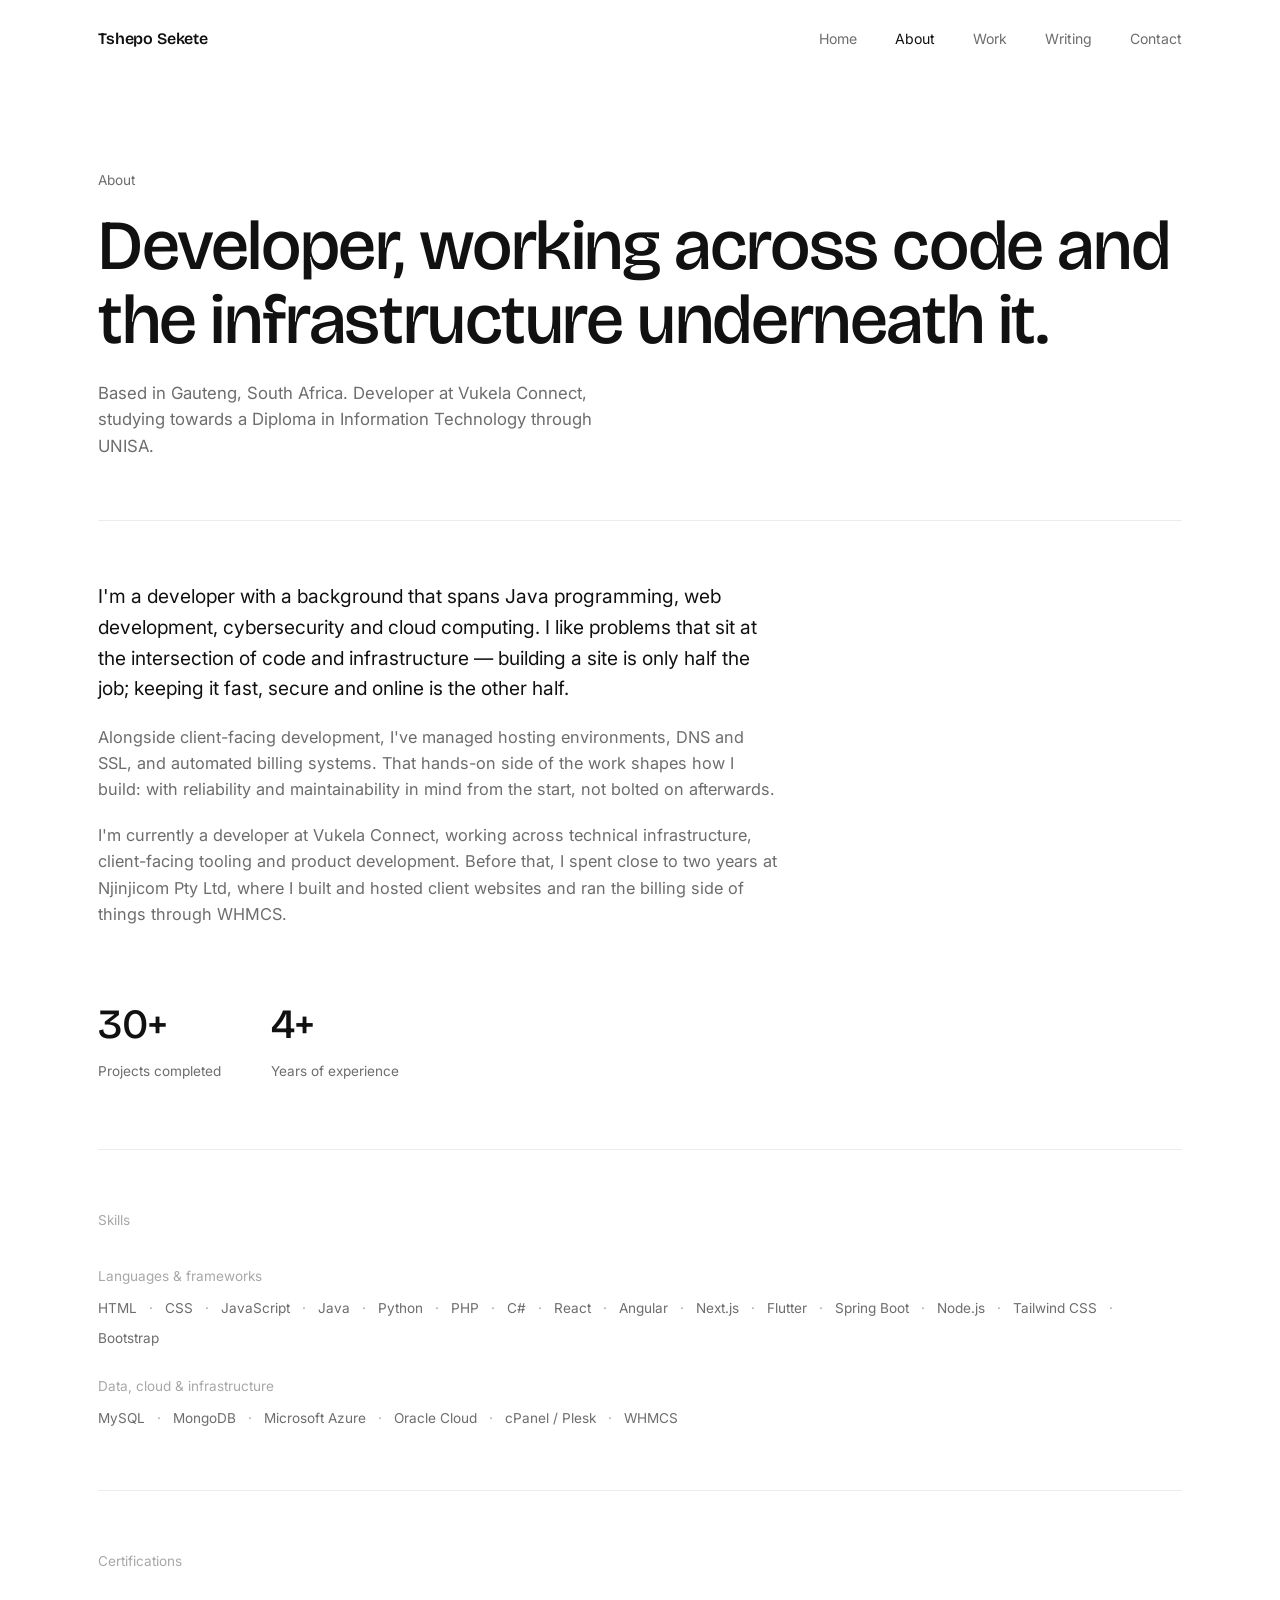
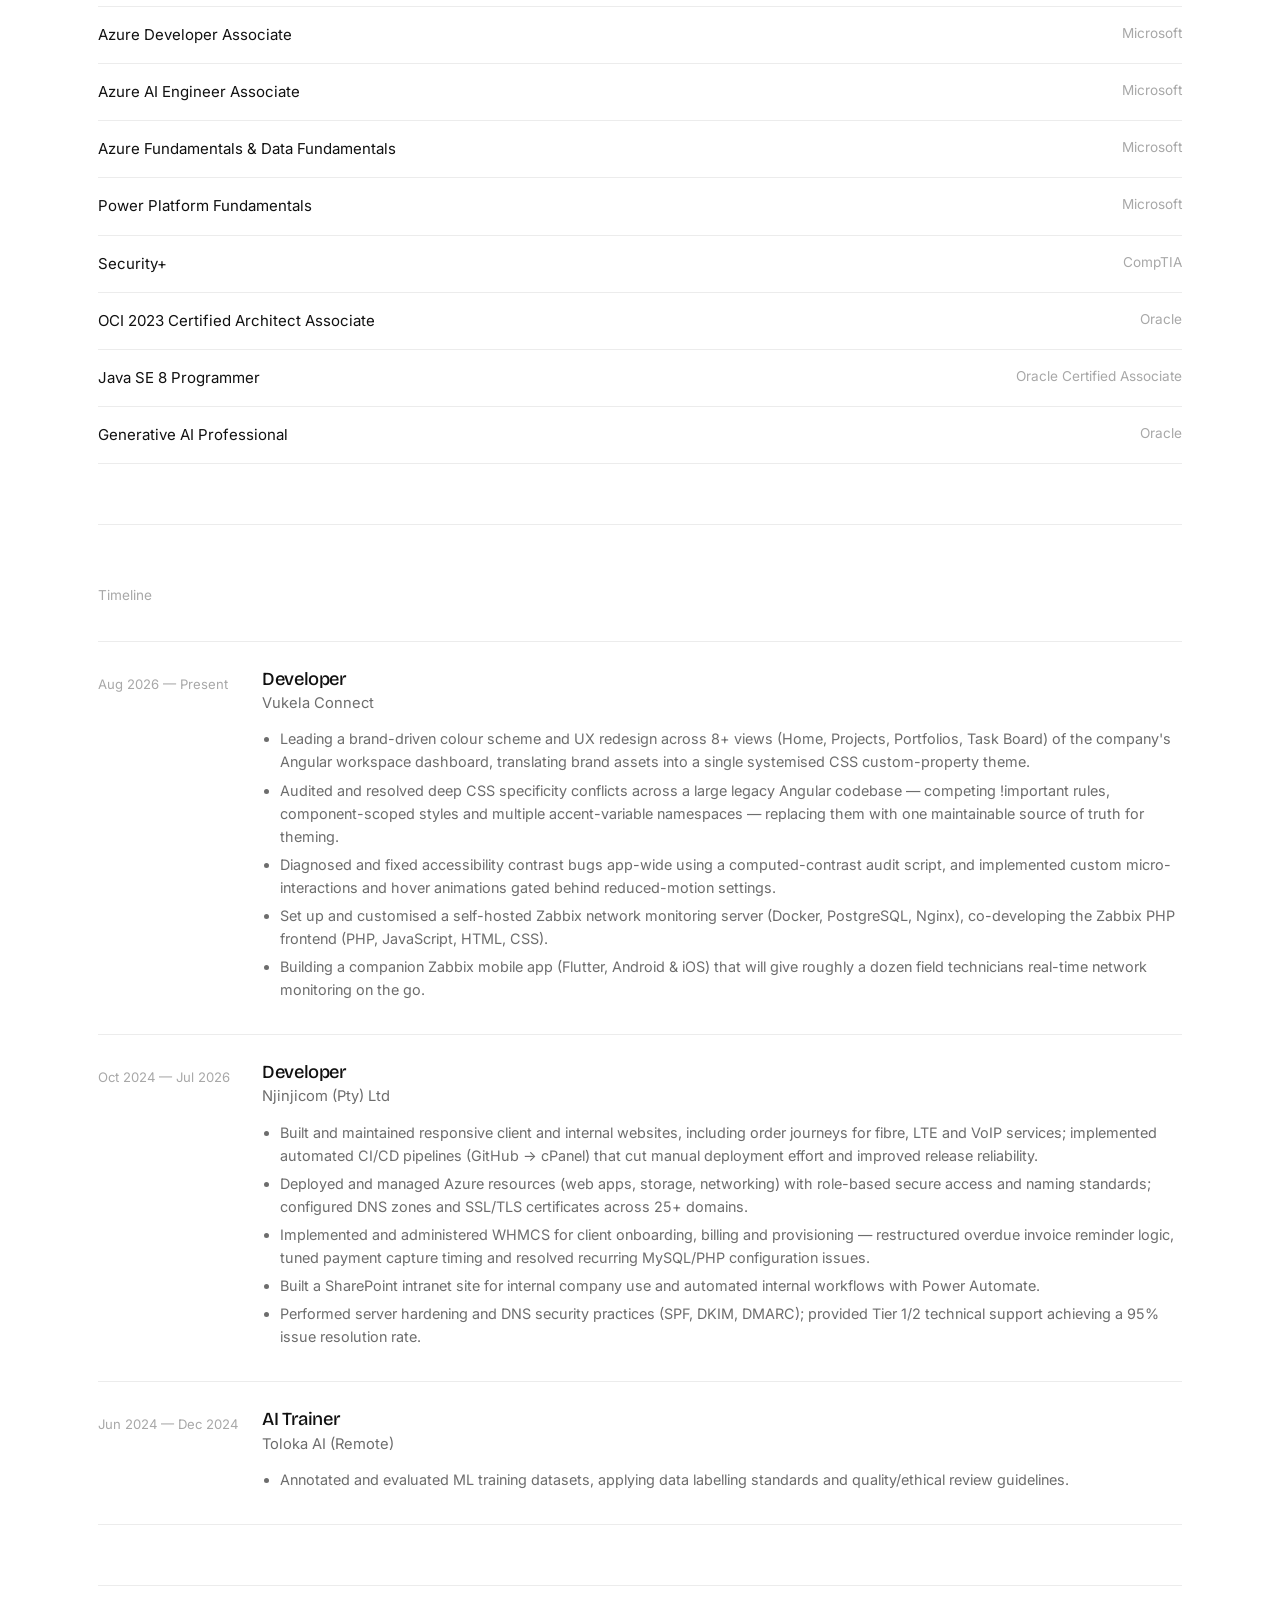
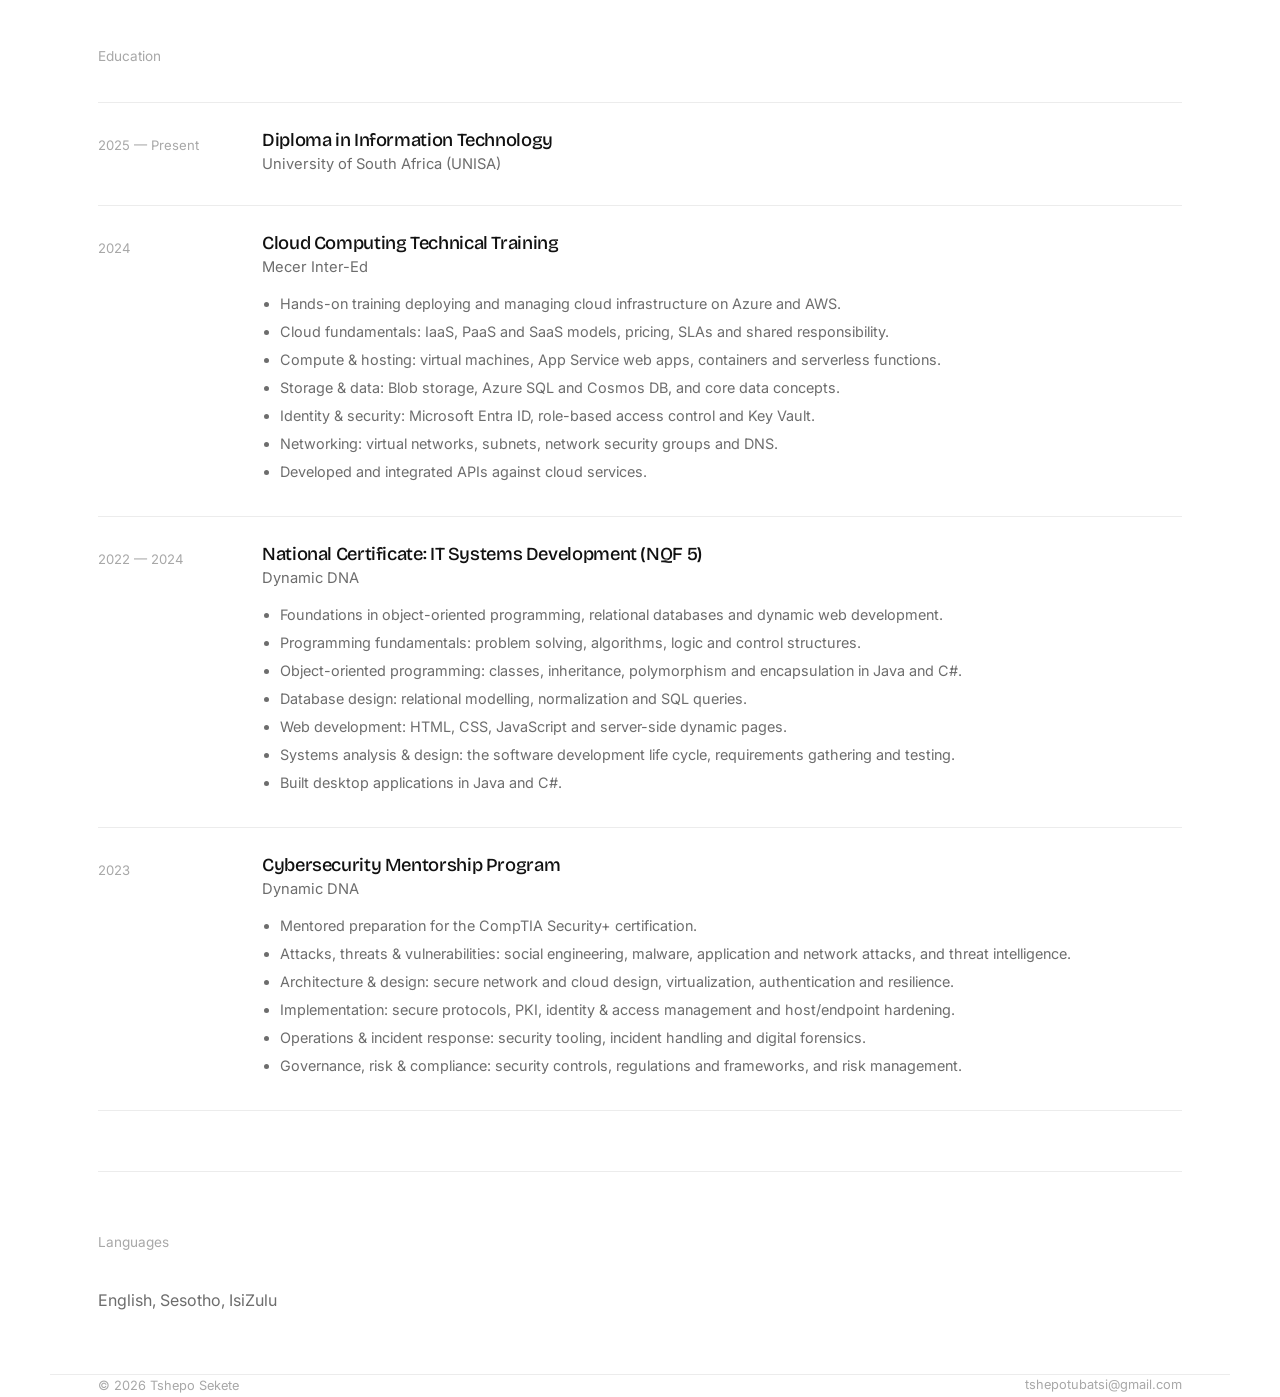
==== Pages/about.html @ 9465ff08 "Merge pull request #2 from Tshepo1000/docs/readme Docs/readme" ====
<!DOCTYPE html>
<html lang="en">
<head>
<meta charset="UTF-8">
<meta name="viewport" content="width=device-width, initial-scale=1.0">
<title>About — Tshepo Sekete</title>
<link rel="icon" href="data:image/svg+xml,%3Csvg xmlns='http://www.w3.org/2000/svg' viewBox='0 0 100 100'%3E%3Crect width='100' height='100' fill='%23ffffff'/%3E%3Ctext x='50' y='66' font-family='Georgia,serif' font-size='46' fill='%23111111' text-anchor='middle'%3ETS%3C/text%3E%3C/svg%3E">
<link rel="stylesheet" href="../styles/style.css">
</head>
<body>

<header class="nav">
  <div class="nav-inner">
    <a href="../index.html" class="logo">Tshepo Sekete</a>
    <nav class="nav-links" id="navLinks">
      <a href="../index.html">Home</a>
      <a href="about.html">About</a>
      <a href="work.html">Work</a>
      <a href="blog.html">Writing</a>
      <a href="contact.html">Contact</a>
    </nav>
    <button class="menu-toggle" id="menuToggle" aria-label="Open menu"><span></span><span></span><span></span></button>
  </div>
</header>

<div class="mobile-overlay" id="mobileOverlay">
  <a href="../index.html">Home</a>
  <a href="about.html">About</a>
  <a href="work.html">Work</a>
  <a href="blog.html">Writing</a>
  <a href="contact.html">Contact</a>
</div>

<main class="wrap">
  <div class="page-head">
    <p class="eyebrow" data-reveal>About</p>
    <h1 data-reveal>Developer, working across code and the infrastructure underneath it.</h1>
    <p class="lede" data-reveal>Based in Gauteng, South Africa. Developer at Vukela Connect, studying towards a Diploma in Information Technology through UNISA.</p>
  </div>

  <section class="section">
    <div class="about-copy" data-reveal>
      <p class="lead">I'm a developer with a background that spans Java programming, web development, cybersecurity and cloud computing. I like problems that sit at the intersection of code and infrastructure — building a site is only half the job; keeping it fast, secure and online is the other half.</p>
      <p>Alongside client-facing development, I've managed hosting environments, DNS and SSL, and automated billing systems. That hands-on side of the work shapes how I build: with reliability and maintainability in mind from the start, not bolted on afterwards.</p>
      <p>I'm currently a developer at Vukela Connect, working across technical infrastructure, client-facing tooling and product development. Before that, I spent close to two years at Njinjicom Pty Ltd, where I built and hosted client websites and ran the billing side of things through WHMCS.</p>
    </div>

    <div class="stat-row" data-reveal style="margin-top:50px;">
      <div class="stat"><div class="stat-num" data-count="30" data-suffix="+">0</div><div class="stat-label">Projects completed</div></div>
      <div class="stat"><div class="stat-num" data-count="4" data-suffix="+">0</div><div class="stat-label">Years of experience</div></div>
    </div>
  </section>

  <section class="section" data-reveal>
    <div class="section-title">Skills</div>
    <p style="color:var(--ink-faint);font-size:.85rem;margin-bottom:10px;">Languages & frameworks</p>
    <div class="tag-row">
      <span class="tag">HTML</span><span class="tag">CSS</span><span class="tag">JavaScript</span>
      <span class="tag">Java</span><span class="tag">Python</span><span class="tag">PHP</span><span class="tag">C#</span>
      <span class="tag">React</span><span class="tag">Angular</span><span class="tag">Next.js</span><span class="tag">Flutter</span>
      <span class="tag">Spring Boot</span><span class="tag">Node.js</span>
      <span class="tag">Tailwind CSS</span><span class="tag">Bootstrap</span>
    </div>
    <p style="color:var(--ink-faint);font-size:.85rem;margin:26px 0 10px;">Data, cloud & infrastructure</p>
    <div class="tag-row">
      <span class="tag">MySQL</span><span class="tag">MongoDB</span><span class="tag">Microsoft Azure</span>
      <span class="tag">Oracle Cloud</span><span class="tag">cPanel / Plesk</span><span class="tag">WHMCS</span>
    </div>
  </section>

  <section class="section" data-reveal>
    <div class="section-title">Certifications</div>
    <div class="cert-row"><span>Azure Developer Associate</span><span class="issuer">Microsoft</span></div>
    <div class="cert-row"><span>Azure AI Engineer Associate</span><span class="issuer">Microsoft</span></div>
    <div class="cert-row"><span>Azure Fundamentals & Data Fundamentals</span><span class="issuer">Microsoft</span></div>
    <div class="cert-row"><span>Power Platform Fundamentals</span><span class="issuer">Microsoft</span></div>
    <div class="cert-row"><span>Security+</span><span class="issuer">CompTIA</span></div>
    <div class="cert-row"><span>OCI 2023 Certified Architect Associate</span><span class="issuer">Oracle</span></div>
    <div class="cert-row"><span>Java SE 8 Programmer</span><span class="issuer">Oracle Certified Associate</span></div>
    <div class="cert-row"><span>Generative AI Professional</span><span class="issuer">Oracle</span></div>
  </section>

  <section class="section" data-reveal>
    <div class="section-title">Timeline</div>
    <div class="tl-entry">
      <div class="date">Aug 2026 — Present</div>
      <div>
        <h3>Developer</h3>
        <div class="org">Vukela Connect</div>
        <ul>
          <li>Leading a brand-driven colour scheme and UX redesign across 8+ views (Home, Projects, Portfolios, Task Board) of the company's Angular workspace dashboard, translating brand assets into a single systemised CSS custom-property theme.</li>
          <li>Audited and resolved deep CSS specificity conflicts across a large legacy Angular codebase — competing !important rules, component-scoped styles and multiple accent-variable namespaces — replacing them with one maintainable source of truth for theming.</li>
          <li>Diagnosed and fixed accessibility contrast bugs app-wide using a computed-contrast audit script, and implemented custom micro-interactions and hover animations gated behind reduced-motion settings.</li>
          <li>Set up and customised a self-hosted Zabbix network monitoring server (Docker, PostgreSQL, Nginx), co-developing the Zabbix PHP frontend (PHP, JavaScript, HTML, CSS).</li>
          <li>Building a companion Zabbix mobile app (Flutter, Android &amp; iOS) that will give roughly a dozen field technicians real-time network monitoring on the go.</li>
        </ul>
      </div>
    </div>
    <div class="tl-entry">
      <div class="date">Oct 2024 — Jul 2026</div>
      <div>
        <h3>Developer</h3>
        <div class="org">Njinjicom (Pty) Ltd</div>
        <ul>
          <li>Built and maintained responsive client and internal websites, including order journeys for fibre, LTE and VoIP services; implemented automated CI/CD pipelines (GitHub → cPanel) that cut manual deployment effort and improved release reliability.</li>
          <li>Deployed and managed Azure resources (web apps, storage, networking) with role-based secure access and naming standards; configured DNS zones and SSL/TLS certificates across 25+ domains.</li>
          <li>Implemented and administered WHMCS for client onboarding, billing and provisioning — restructured overdue invoice reminder logic, tuned payment capture timing and resolved recurring MySQL/PHP configuration issues.</li>
          <li>Built a SharePoint intranet site for internal company use and automated internal workflows with Power Automate.</li>
          <li>Performed server hardening and DNS security practices (SPF, DKIM, DMARC); provided Tier 1/2 technical support achieving a 95% issue resolution rate.</li>
        </ul>
      </div>
    </div>
    <div class="tl-entry">
      <div class="date">Jun 2024 — Dec 2024</div>
      <div>
        <h3>AI Trainer</h3>
        <div class="org">Toloka AI (Remote)</div>
        <ul>
          <li>Annotated and evaluated ML training datasets, applying data labelling standards and quality/ethical review guidelines.</li>
        </ul>
      </div>
    </div>
  </section>

  <section class="section" data-reveal>
    <div class="section-title">Education</div>
    <div class="tl-entry">
      <div class="date">2025 — Present</div>
      <div>
        <h3>Diploma in Information Technology</h3>
        <div class="org">University of South Africa (UNISA)</div>
      </div>
    </div>
    <div class="tl-entry">
      <div class="date">2024</div>
      <div>
        <h3>Cloud Computing Technical Training</h3>
        <div class="org">Mecer Inter-Ed</div>
        <ul>
          <li>Hands-on training deploying and managing cloud infrastructure on Azure and AWS.</li>
          <li>Cloud fundamentals: IaaS, PaaS and SaaS models, pricing, SLAs and shared responsibility.</li>
          <li>Compute &amp; hosting: virtual machines, App Service web apps, containers and serverless functions.</li>
          <li>Storage &amp; data: Blob storage, Azure SQL and Cosmos DB, and core data concepts.</li>
          <li>Identity &amp; security: Microsoft Entra ID, role-based access control and Key Vault.</li>
          <li>Networking: virtual networks, subnets, network security groups and DNS.</li>
          <li>Developed and integrated APIs against cloud services.</li>
        </ul>
      </div>
    </div>
    <div class="tl-entry">
      <div class="date">2022 — 2024</div>
      <div>
        <h3>National Certificate: IT Systems Development (NQF 5)</h3>
        <div class="org">Dynamic DNA</div>
        <ul>
          <li>Foundations in object-oriented programming, relational databases and dynamic web development.</li>
          <li>Programming fundamentals: problem solving, algorithms, logic and control structures.</li>
          <li>Object-oriented programming: classes, inheritance, polymorphism and encapsulation in Java and C#.</li>
          <li>Database design: relational modelling, normalization and SQL queries.</li>
          <li>Web development: HTML, CSS, JavaScript and server-side dynamic pages.</li>
          <li>Systems analysis &amp; design: the software development life cycle, requirements gathering and testing.</li>
          <li>Built desktop applications in Java and C#.</li>
        </ul>
      </div>
    </div>
    <div class="tl-entry">
      <div class="date">2023</div>
      <div>
        <h3>Cybersecurity Mentorship Program</h3>
        <div class="org">Dynamic DNA</div>
        <ul>
          <li>Mentored preparation for the CompTIA Security+ certification.</li>
          <li>Attacks, threats &amp; vulnerabilities: social engineering, malware, application and network attacks, and threat intelligence.</li>
          <li>Architecture &amp; design: secure network and cloud design, virtualization, authentication and resilience.</li>
          <li>Implementation: secure protocols, PKI, identity &amp; access management and host/endpoint hardening.</li>
          <li>Operations &amp; incident response: security tooling, incident handling and digital forensics.</li>
          <li>Governance, risk &amp; compliance: security controls, regulations and frameworks, and risk management.</li>
        </ul>
      </div>
    </div>
  </section>

  <section class="section" data-reveal>
    <div class="section-title">Languages</div>
    <p style="color:var(--ink-dim);">English, Sesotho, IsiZulu</p>
  </section>
</main>

<footer class="wrap">
  <div class="footer-inner">
    <span>&copy; <span data-year></span> Tshepo Sekete</span>
    <a href="contact.html" class="u-link off">tshepotubatsi@gmail.com</a>
  </div>
</footer>

<script src="../script.js"></script>
</body>
</html>
---- styles/style.css ----
/* =========================================================
   Tshepo Sekete — Portfolio
   Minimal, white, motion-led system
   ========================================================= */

@import url('https://fonts.googleapis.com/css2?family=Bricolage+Grotesque:opsz,wght@12..96,200..800&family=Inter:wght@400;500;600&display=swap');

@view-transition { navigation: auto; }
::view-transition-old(root), ::view-transition-new(root) { animation-duration: .32s; }

:root{
  --bg:#ffffff;
  --bg-soft:#fafafa;
  --ink:#111111;
  --ink-dim:#6d6d6d;
  --ink-faint:#a8a8a8;
  --line:#ececec;
  --line-strong:#111111;
  --maxw:1180px;
  --gutter:48px;
  --ease:cubic-bezier(.22,1,.36,1);
}

*{box-sizing:border-box;}
html{scroll-behavior:smooth;}
body{
  margin:0;
  background:var(--bg);
  color:var(--ink);
  font-family:'Inter',system-ui,sans-serif;
  font-size:16px;
  line-height:1.6;
  -webkit-font-smoothing:antialiased;
  overflow-wrap:break-word;
}
body.menu-open{overflow:hidden;}
img{max-width:100%;display:block;}
a{color:inherit;text-decoration:none;}
h1,h2,h3,h4{
  font-family:'Bricolage Grotesque',system-ui,sans-serif;
  font-weight:500;
  line-height:1.05;
  letter-spacing:-.02em;
  margin:0;
}
p{margin:0;}
.wrap{max-width:var(--maxw);margin:0 auto;padding:0 var(--gutter);}
::selection{background:var(--ink);color:var(--bg);}
:focus-visible{outline:2px solid var(--ink);outline-offset:3px;}

/* animated underline link */
.u-link{position:relative;display:inline-block;padding-bottom:2px;}
.u-link::after{
  content:'';position:absolute;left:0;right:0;bottom:0;height:1px;background:currentColor;
  transform:scaleX(1);transform-origin:right;transition:transform .45s var(--ease);
}
.u-link:hover::after{transform:scaleX(0);transform-origin:left;transition:transform 0s;}
.u-link.off::after{transform:scaleX(0);transform-origin:left;}
.u-link.off:hover::after{transform:scaleX(1);transform-origin:left;transition:transform .45s var(--ease);}

/* ---------- NAV ---------- */
header.nav{position:fixed;top:0;left:0;right:0;z-index:60;background:rgba(255,255,255,.86);backdrop-filter:blur(10px);}
.nav-inner{display:flex;align-items:center;justify-content:space-between;padding:26px var(--gutter);max-width:var(--maxw);margin:0 auto;}
.logo{font-family:'Bricolage Grotesque';font-weight:600;font-size:1rem;letter-spacing:-.01em;}
nav.nav-links{display:flex;gap:38px;}
nav.nav-links a{font-size:.88rem;color:var(--ink-dim);transition:color .2s ease;}
nav.nav-links a:hover, nav.nav-links a.active{color:var(--ink);}
.menu-toggle{display:none;flex-direction:column;gap:5px;background:none;border:none;cursor:pointer;padding:8px;z-index:70;}
.menu-toggle span{width:22px;height:1px;background:var(--ink);transition:transform .3s var(--ease), opacity .3s ease;}
.menu-toggle.open span:nth-child(1){transform:translateY(6px) rotate(45deg);}
.menu-toggle.open span:nth-child(2){opacity:0;}
.menu-toggle.open span:nth-child(3){transform:translateY(-6px) rotate(-45deg);}

.mobile-overlay{
  position:fixed;inset:0;background:var(--bg);z-index:55;
  display:flex;flex-direction:column;justify-content:center;gap:22px;padding:0 var(--gutter);
  opacity:0;pointer-events:none;transition:opacity .4s var(--ease);
}
.mobile-overlay.open{opacity:1;pointer-events:auto;}
.mobile-overlay a{font-family:'Bricolage Grotesque';font-size:2.2rem;font-weight:400;}

/* ---------- HERO ---------- */
.hero{padding-top:190px;padding-bottom:90px;}
.eyebrow{font-size:.85rem;color:var(--ink-dim);margin-bottom:22px;}
.hero-title{font-size:clamp(3.2rem,9vw,7rem);}
.hero-title .word{display:inline-block;overflow:hidden;vertical-align:top;}
.hero-title .word span{display:inline-block;transform:translateY(110%);transition:transform .8s var(--ease);}
.hero-title.in .word span{transform:translateY(0);}
.hero-sub{font-size:1.15rem;color:var(--ink-dim);max-width:520px;margin-top:26px;}
.hero-links{display:flex;flex-wrap:wrap;gap:16px 34px;margin-top:40px;font-size:.95rem;}

/* ---------- MARQUEE ---------- */
.marquee{border-top:1px solid var(--line);border-bottom:1px solid var(--line);overflow:hidden;padding:22px 0;}
.marquee-track{display:flex;width:max-content;animation:marquee 26s linear infinite;}
.marquee-track span{
  font-family:'Bricolage Grotesque';font-size:1.6rem;color:var(--ink-faint);
  padding:0 28px;white-space:nowrap;
}
.marquee-track span.dot{color:var(--ink);}
@keyframes marquee{from{transform:translateX(0);}to{transform:translateX(-50%);}}
@media (prefers-reduced-motion:reduce){.marquee-track{animation:none;}}

/* ---------- INDEX LIST (home section teasers) ---------- */
.index-list{padding-top:10px;padding-bottom:50px;}
.index-row{
  display:flex;align-items:baseline;justify-content:space-between;
  padding:34px 0;border-top:1px solid var(--line);gap:20px;
}
.index-list .index-row:last-child{border-bottom:1px solid var(--line);}
.index-row .ir-left{display:flex;align-items:baseline;gap:26px;}
.index-row .ir-no{font-size:.8rem;color:var(--ink-faint);font-family:'Bricolage Grotesque';}
.index-row h3{font-size:clamp(1.6rem,4vw,2.4rem);font-weight:400;transition:transform .4s var(--ease), color .3s ease;}
.index-row p{color:var(--ink-dim);font-size:.9rem;max-width:280px;text-align:right;}

/* ---------- SECTION SHELL ---------- */
.page-head{padding:170px 0 60px;}
.page-head .eyebrow{margin-bottom:18px;}
.page-head h1{font-size:clamp(2.6rem,6vw,4.4rem);}
.page-head .lede{color:var(--ink-dim);max-width:520px;margin-top:22px;font-size:1.05rem;}

.section{padding:60px 0;border-top:1px solid var(--line);}
.section-title{font-size:.85rem;color:var(--ink-faint);margin-bottom:34px;}

/* ---------- ABOUT ---------- */
.about-copy{max-width:680px;}
.about-copy p{color:var(--ink-dim);margin-bottom:20px;font-size:1.02rem;}
.about-copy p.lead{color:var(--ink);font-size:1.2rem;}

.stat-row{display:flex;flex-wrap:wrap;gap:50px;padding:14px 0 6px;}
.stat{min-width:120px;}
.stat-num{font-family:'Bricolage Grotesque';font-size:2.6rem;font-weight:500;}
.stat-label{color:var(--ink-dim);font-size:.85rem;margin-top:4px;}

.tag-row{display:flex;flex-wrap:wrap;gap:9px 12px;}
.tag{font-size:.85rem;color:var(--ink-dim);}
.tag:not(:last-child)::after{content:'·';margin-left:12px;color:var(--ink-faint);}

.cert-row{display:flex;justify-content:space-between;padding:16px 0;border-top:1px solid var(--line);font-size:.94rem;gap:14px;}
.cert-row:last-child{border-bottom:1px solid var(--line);}
.cert-row .issuer{color:var(--ink-faint);font-size:.85rem;text-align:right;}

.tl-entry{display:grid;grid-template-columns:140px 1fr;gap:24px;padding:28px 0;border-top:1px solid var(--line);}
.tl-entry:last-child{border-bottom:1px solid var(--line);}
.tl-entry .date{font-size:.82rem;color:var(--ink-faint);padding-top:4px;}
.tl-entry h3{font-size:1.15rem;font-weight:500;}
.tl-entry .org{color:var(--ink-dim);font-size:.92rem;margin-top:3px;}
.tl-entry ul{margin:12px 0 0;padding-left:18px;color:var(--ink-dim);font-size:.9rem;}
.tl-entry li{margin-bottom:5px;}

/* ---------- WORK LIST (with cursor preview) ---------- */
.work-list{border-top:1px solid var(--line);}
.work-row{
  display:flex;align-items:baseline;justify-content:space-between;gap:24px;
  padding:36px 0;border-bottom:1px solid var(--line);cursor:pointer;
  transition:opacity .3s ease;
}
@media (hover:hover){
  .work-list:hover .work-row{opacity:.4;}
  .work-list .work-row:hover{opacity:1;}
  .index-row:hover h3{transform:translateX(14px);}
}
.work-row .wr-left{display:flex;align-items:baseline;gap:26px;}
.work-row .wr-no{font-size:.8rem;color:var(--ink-faint);font-family:'Bricolage Grotesque';}
.work-row h3{font-size:clamp(1.5rem,3.4vw,2.1rem);font-weight:400;}
.work-row .wr-meta{display:flex;flex-direction:column;align-items:flex-end;gap:8px;}
.work-row .wr-tags{font-size:.82rem;color:var(--ink-faint);}
.work-row .wr-link{font-size:.85rem;}
.link-placeholder{color:var(--ink-faint);font-style:italic;}

.cursor-preview{
  position:fixed;top:0;left:0;width:280px;height:190px;pointer-events:none;z-index:80;
  overflow:hidden;opacity:0;transform:translate(-50%,-50%) scale(.92);
  transition:opacity .3s var(--ease), transform .4s var(--ease);
}
.cursor-preview.show{opacity:1;transform:translate(-50%,-50%) scale(1);}
.cursor-preview img{width:100%;height:100%;object-fit:cover;}

/* ---------- WRITING LIST ---------- */
.writing-list{border-top:1px solid var(--line);}
.writing-row{display:block;padding:34px 0;border-bottom:1px solid var(--line);}
.writing-row .wmeta{font-size:.8rem;color:var(--ink-faint);margin-bottom:10px;}
.writing-row h3{font-size:clamp(1.4rem,3vw,1.9rem);font-weight:400;margin-bottom:10px;}
.writing-row p{color:var(--ink-dim);max-width:560px;font-size:.95rem;}

/* ---------- CONTACT ---------- */
.contact-hero{padding:170px 0 40px;}
.contact-hero .eyebrow{margin-bottom:18px;}
.contact-mail{font-family:'Bricolage Grotesque';font-size:clamp(1.9rem,6vw,3.6rem);font-weight:400;display:inline-block;max-width:100%;overflow-wrap:anywhere;}
.contact-grid{display:grid;grid-template-columns:1fr 1fr;gap:60px;padding:50px 0 80px;border-top:1px solid var(--line);}
.info-col .info-row{display:flex;justify-content:space-between;padding:14px 0;border-top:1px solid var(--line);font-size:.92rem;gap:12px;}
.info-col .info-row:last-child{border-bottom:1px solid var(--line);}
.info-col .k{color:var(--ink-faint);flex-shrink:0;}
.info-col .info-row > :last-child{min-width:0;text-align:right;overflow-wrap:anywhere;}

form.min-form .field{margin-bottom:26px;}
form.min-form label{display:block;font-size:.78rem;color:var(--ink-faint);margin-bottom:9px;}
form.min-form input, form.min-form textarea{
  width:100%;border:none;border-bottom:1px solid var(--line);background:transparent;
  padding:9px 2px;font-family:'Inter';font-size:1rem;color:var(--ink);outline:none;
  transition:border-color .25s ease;
}
form.min-form input:focus, form.min-form textarea:focus{border-bottom-color:var(--ink);}
form.min-form textarea{resize:vertical;min-height:90px;}
.submit-btn{
  background:none;border:none;padding:0;font-family:'Inter';font-size:.95rem;color:var(--ink);
  cursor:pointer;display:inline-flex;align-items:center;gap:8px;
}
.submit-btn:hover .u-link::after{transform:scaleX(0);transform-origin:left;transition:transform 0s;}

/* ---------- FOOTER ---------- */
footer{border-top:1px solid var(--line);padding:36px 0;}
.footer-inner{display:flex;justify-content:space-between;align-items:center;flex-wrap:wrap;gap:12px;font-size:.8rem;color:var(--ink-faint);}
.footer-inner a:hover{color:var(--ink);}

/* ---------- REVEAL ---------- */
[data-reveal]{opacity:0;transform:translateY(18px);transition:opacity .7s var(--ease), transform .7s var(--ease);}
[data-reveal].in{opacity:1;transform:none;}

@media (prefers-reduced-motion:reduce){
  html{scroll-behavior:auto;}
  [data-reveal]{opacity:1;transform:none;transition:none;}
  .hero-title .word span{transform:none;}
  .cursor-preview{display:none;}
}

@media (max-width:900px){
  nav.nav-links{display:none;}
  .menu-toggle{display:flex;}
  .hero{padding-top:150px;padding-bottom:70px;}
  .page-head, .contact-hero{padding:140px 0 40px;}
  .contact-grid{grid-template-columns:1fr;}
  .tl-entry{grid-template-columns:1fr;gap:8px;}
  .work-row{flex-direction:column;align-items:flex-start;gap:12px;}
  .work-row .wr-meta{align-items:flex-start;}
  .cursor-preview{display:none;}
}
@media (min-width:901px){
  .mobile-overlay{display:none;}
}
@media (max-width:600px){
  :root{--gutter:22px;}
  .nav-inner{padding:18px var(--gutter);}
  .hero{padding-top:120px;padding-bottom:56px;}
  .hero-title{font-size:clamp(2.6rem,14vw,3.2rem);}
  .hero-sub{font-size:1.02rem;}
  .page-head, .contact-hero{padding:112px 0 32px;}
  .page-head h1{font-size:clamp(2rem,9vw,2.6rem);}
  .contact-mail{font-size:clamp(1.3rem,6.4vw,1.9rem);}
  .section{padding:44px 0;}
  .section-title{margin-bottom:24px;}
  .marquee{padding:16px 0;}
  .marquee-track span{font-size:1.25rem;padding:0 18px;}
  .index-row{flex-direction:column;align-items:flex-start;gap:10px;padding:26px 0;}
  .index-row p{text-align:left;}
  .work-row{padding:26px 0;}
  .stat-row{gap:32px;}
  .stat-num{font-size:2.2rem;}
  .cert-row{flex-direction:column;gap:2px;}
  .cert-row .issuer{text-align:left;}
  .contact-grid{gap:44px;padding:40px 0 60px;}
  .mobile-overlay a{font-size:1.9rem;}
  .footer-inner{flex-direction:column;align-items:flex-start;}
}
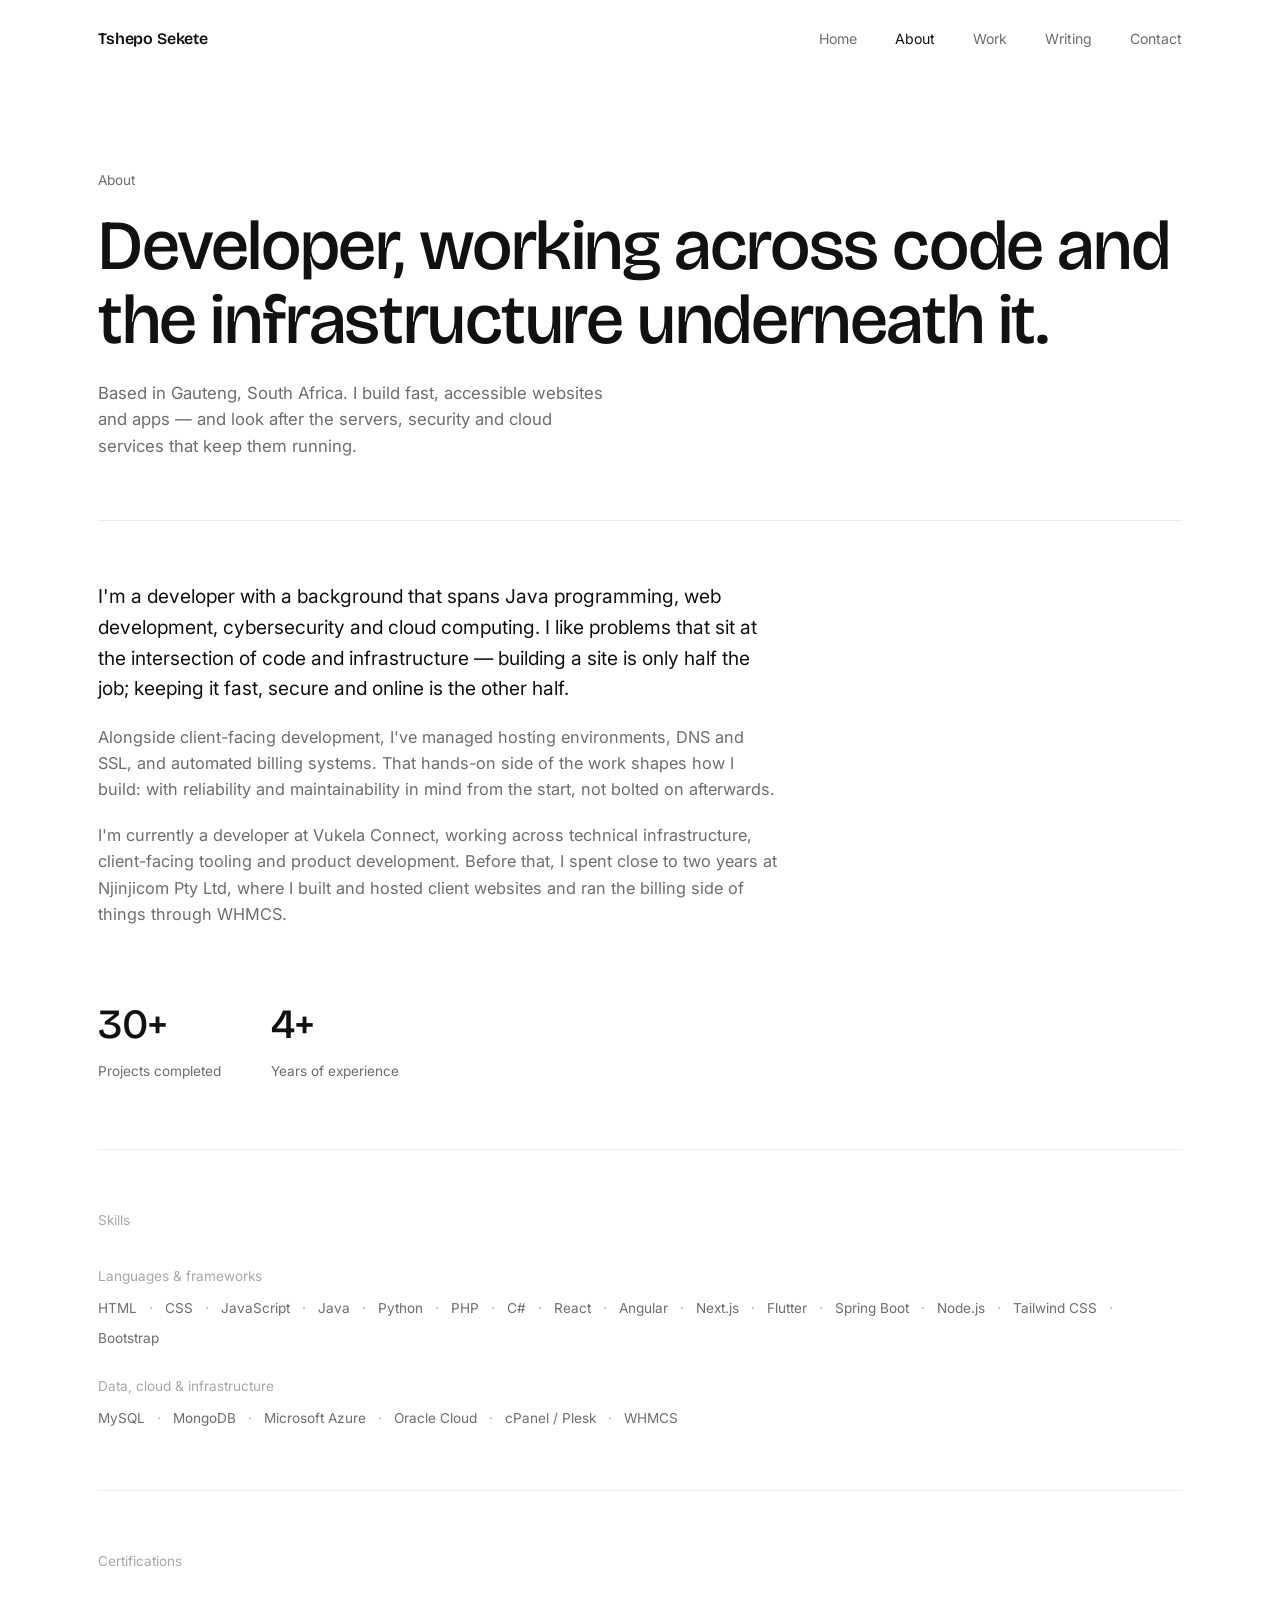
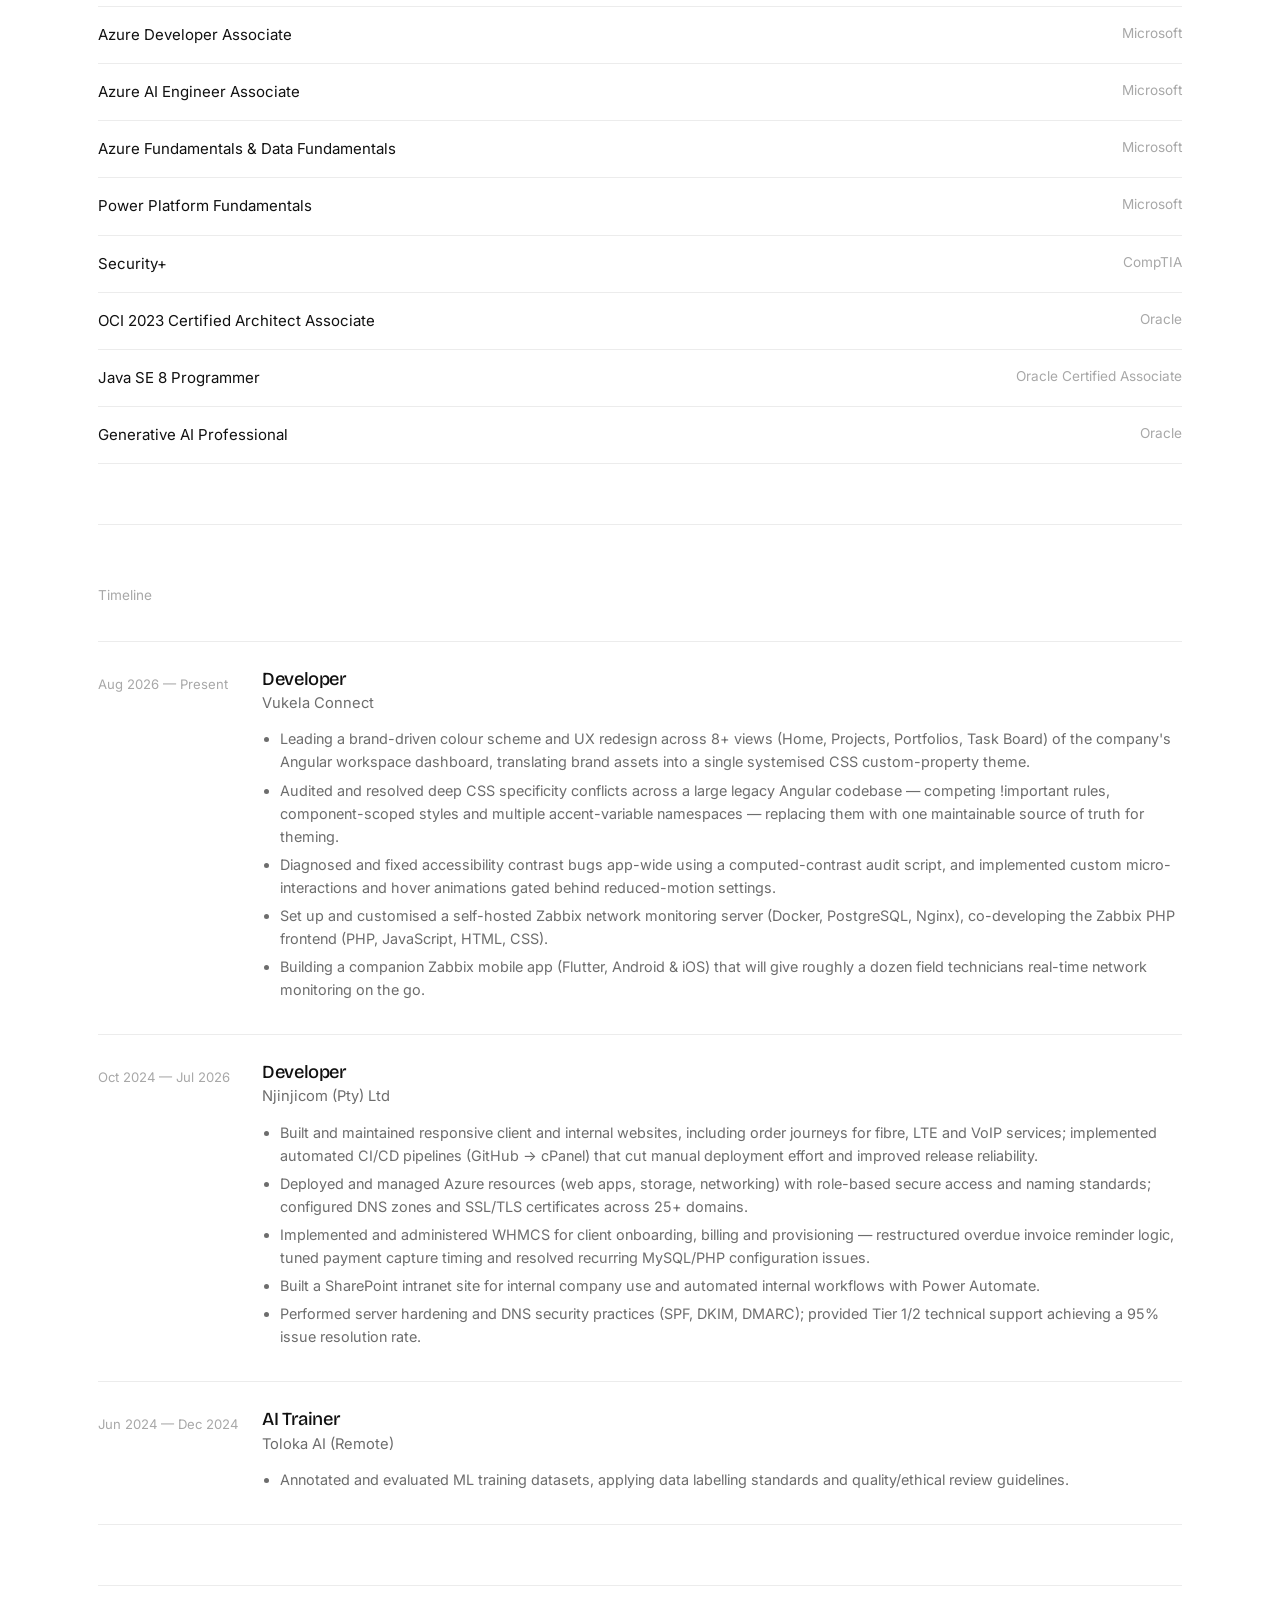
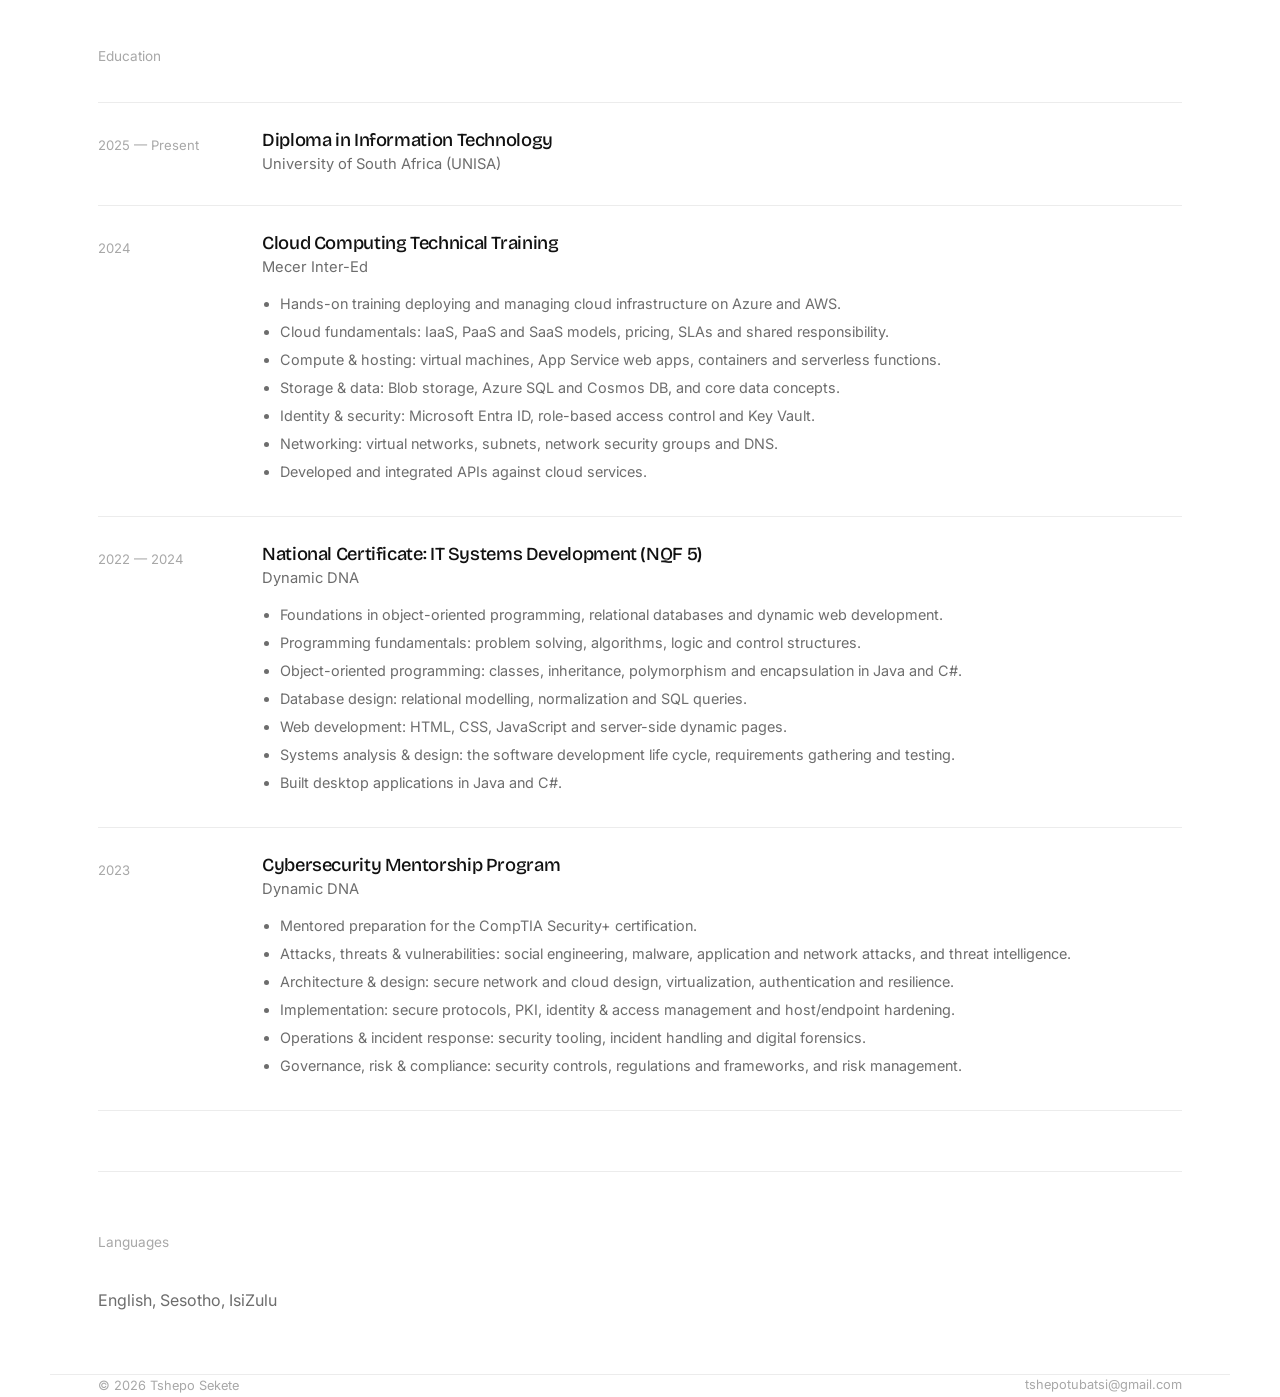
==== commit 194cd498: "Rewrite About page intro Replace the intro line under the About heading, which named the current emp" ====
--- a/Pages/about.html
+++ b/Pages/about.html
@@ -35,7 +35,7 @@
   <div class="page-head">
     <p class="eyebrow" data-reveal>About</p>
     <h1 data-reveal>Developer, working across code and the infrastructure underneath it.</h1>
-    <p class="lede" data-reveal>Based in Gauteng, South Africa. Developer at Vukela Connect, studying towards a Diploma in Information Technology through UNISA.</p>
+    <p class="lede" data-reveal>Based in Gauteng, South Africa. I build fast, accessible websites and apps — and look after the servers, security and cloud services that keep them running.</p>
   </div>
 
   <section class="section">
--- a/styles/style.css
+++ b/styles/style.css
@@ -206,6 +206,12 @@
   cursor:pointer;display:inline-flex;align-items:center;gap:8px;
 }
 .submit-btn:hover .u-link::after{transform:scaleX(0);transform-origin:left;transition:transform 0s;}
+.submit-btn:disabled{cursor:wait;color:var(--ink-dim);}
+.form-status{margin-top:18px;font-size:.9rem;color:var(--ink-dim);}
+.form-status:empty{display:none;}
+.form-status.success{color:var(--ink);}
+.form-status.error{color:#b42318;}
+.hp-field{position:absolute;left:-9999px;width:1px;height:1px;opacity:0;}
 
 /* ---------- FOOTER ---------- */
 footer{border-top:1px solid var(--line);padding:36px 0;}
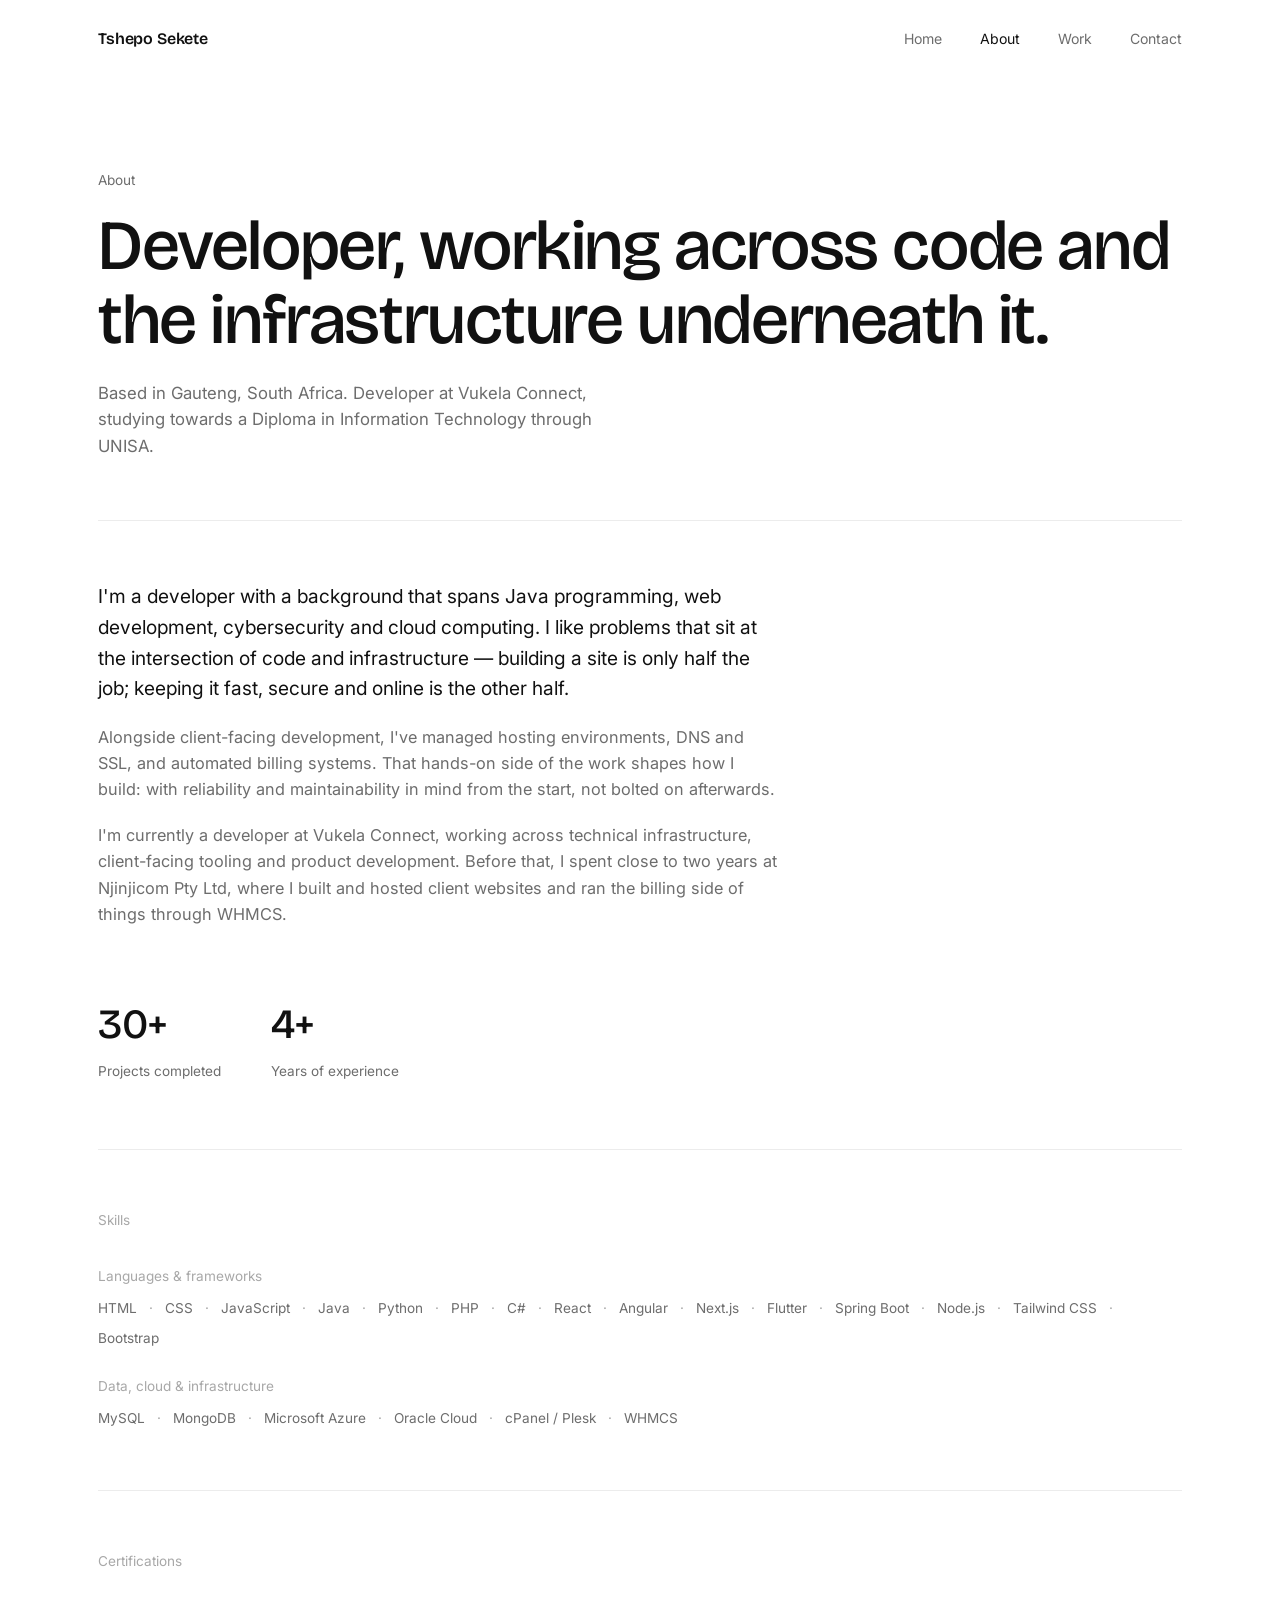
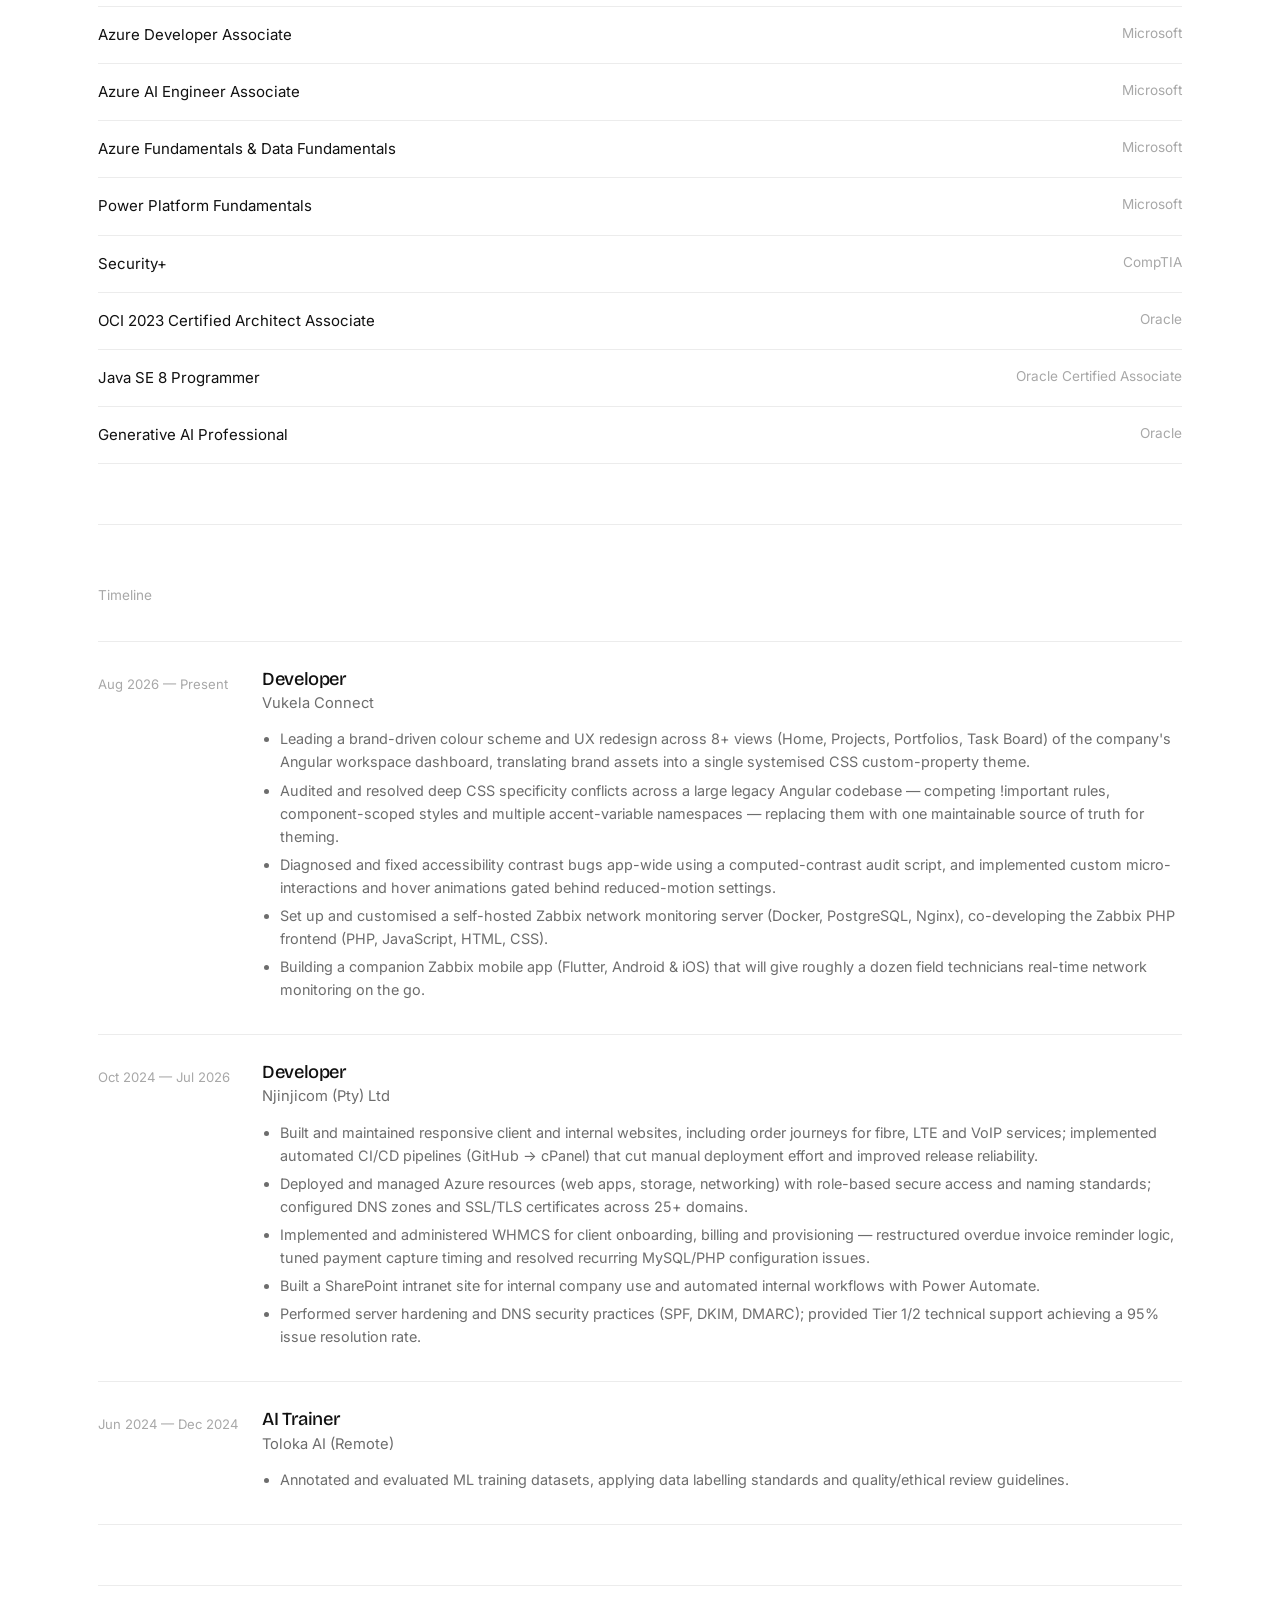
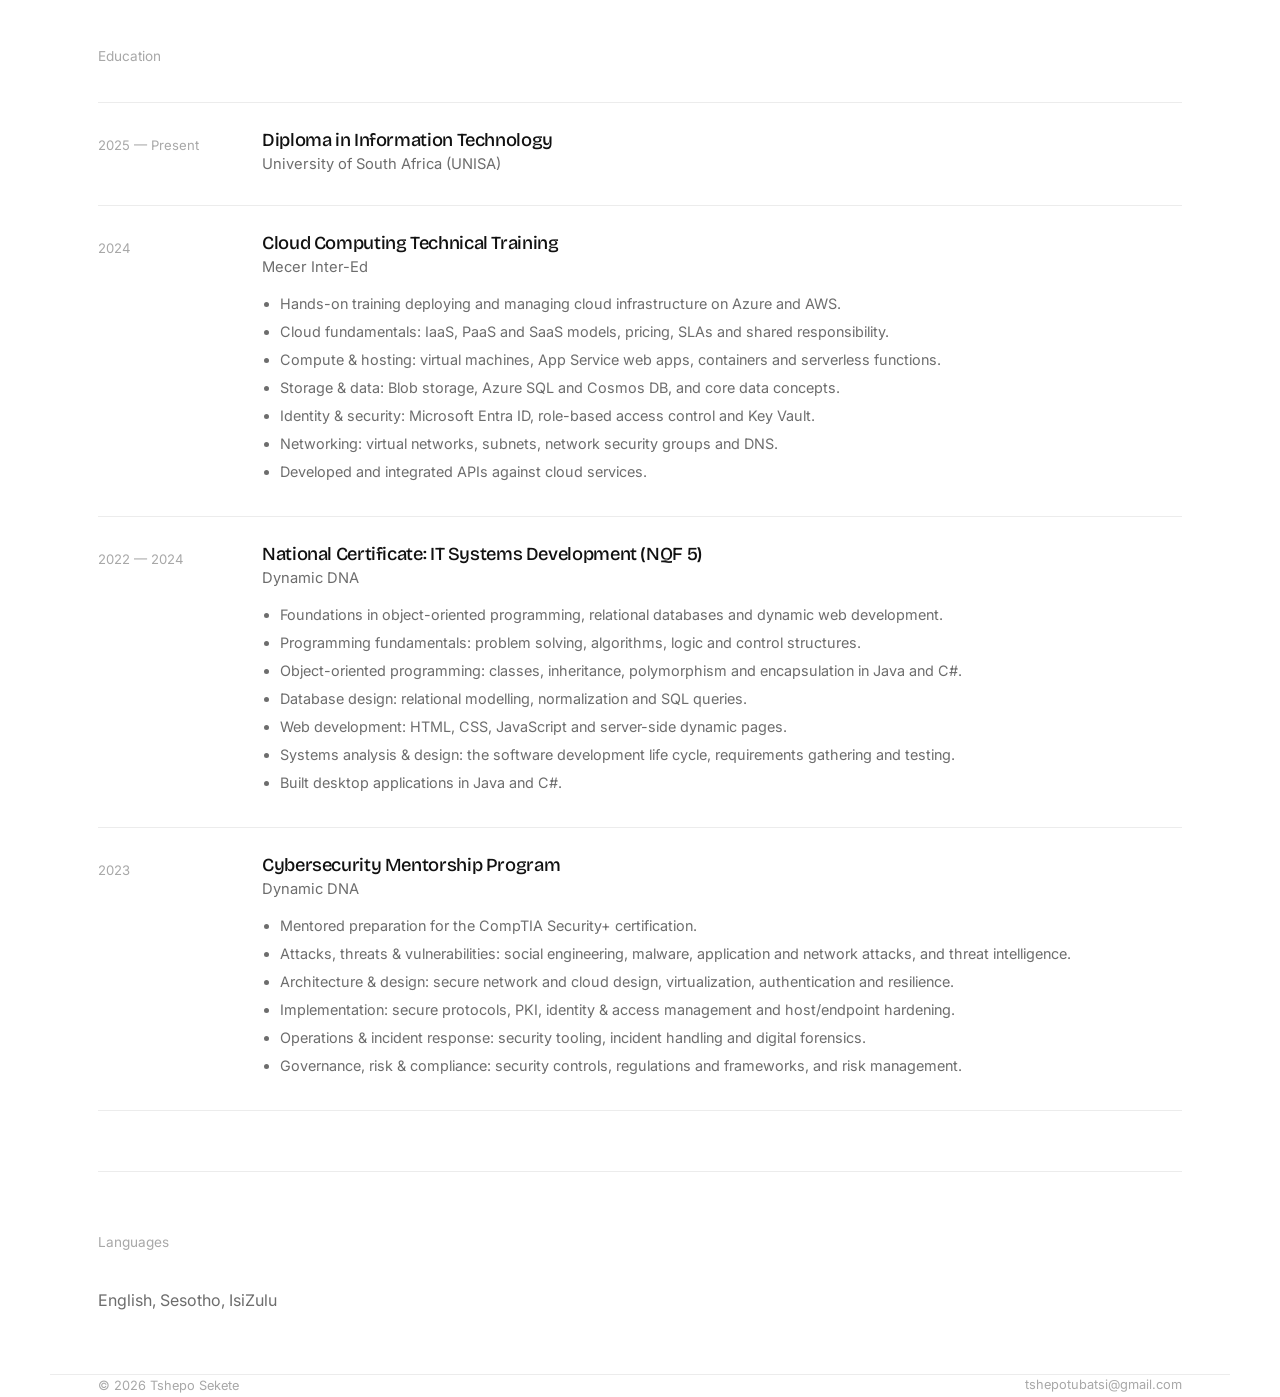
==== commit 6106b001: "Replace Writing page with "Why work with me" section The Writing page listed three posts with no art" ====
--- a/Pages/about.html
+++ b/Pages/about.html
@@ -16,7 +16,6 @@
       <a href="../index.html">Home</a>
       <a href="about.html">About</a>
       <a href="work.html">Work</a>
-      <a href="blog.html">Writing</a>
       <a href="contact.html">Contact</a>
     </nav>
     <button class="menu-toggle" id="menuToggle" aria-label="Open menu"><span></span><span></span><span></span></button>
@@ -27,7 +26,6 @@
   <a href="../index.html">Home</a>
   <a href="about.html">About</a>
   <a href="work.html">Work</a>
-  <a href="blog.html">Writing</a>
   <a href="contact.html">Contact</a>
 </div>
 
@@ -35,7 +33,7 @@
   <div class="page-head">
     <p class="eyebrow" data-reveal>About</p>
     <h1 data-reveal>Developer, working across code and the infrastructure underneath it.</h1>
-    <p class="lede" data-reveal>Based in Gauteng, South Africa. I build fast, accessible websites and apps — and look after the servers, security and cloud services that keep them running.</p>
+    <p class="lede" data-reveal>Based in Gauteng, South Africa. Developer at Vukela Connect, studying towards a Diploma in Information Technology through UNISA.</p>
   </div>
 
   <section class="section">
--- a/styles/style.css
+++ b/styles/style.css
@@ -100,6 +100,16 @@
 @keyframes marquee{from{transform:translateX(0);}to{transform:translateX(-50%);}}
 @media (prefers-reduced-motion:reduce){.marquee-track{animation:none;}}
 
+/* ---------- VALUE (home "why work with me") ---------- */
+.value{padding-top:90px;padding-bottom:40px;}
+.value .section-title{margin-bottom:22px;}
+.value-head{font-size:clamp(1.8rem,3.6vw,2.8rem);font-weight:400;max-width:820px;margin-bottom:50px;}
+.value-grid{display:grid;grid-template-columns:repeat(2,minmax(0,1fr));gap:0 60px;}
+.value-item{padding:30px 0;border-top:1px solid var(--line);}
+.value-item h3{font-size:clamp(1.25rem,2.2vw,1.5rem);font-weight:400;margin-bottom:10px;}
+.value-item p{color:var(--ink-dim);font-size:.95rem;max-width:460px;}
+.value-cta{margin-top:26px;font-size:.95rem;}
+
 /* ---------- INDEX LIST (home section teasers) ---------- */
 .index-list{padding-top:10px;padding-bottom:50px;}
 .index-row{
@@ -174,13 +184,6 @@
 }
 .cursor-preview.show{opacity:1;transform:translate(-50%,-50%) scale(1);}
 .cursor-preview img{width:100%;height:100%;object-fit:cover;}
-
-/* ---------- WRITING LIST ---------- */
-.writing-list{border-top:1px solid var(--line);}
-.writing-row{display:block;padding:34px 0;border-bottom:1px solid var(--line);}
-.writing-row .wmeta{font-size:.8rem;color:var(--ink-faint);margin-bottom:10px;}
-.writing-row h3{font-size:clamp(1.4rem,3vw,1.9rem);font-weight:400;margin-bottom:10px;}
-.writing-row p{color:var(--ink-dim);max-width:560px;font-size:.95rem;}
 
 /* ---------- CONTACT ---------- */
 .contact-hero{padding:170px 0 40px;}
@@ -238,6 +241,7 @@
   .tl-entry{grid-template-columns:1fr;gap:8px;}
   .work-row{flex-direction:column;align-items:flex-start;gap:12px;}
   .work-row .wr-meta{align-items:flex-start;}
+  .value-grid{grid-template-columns:1fr;}
   .cursor-preview{display:none;}
 }
 @media (min-width:901px){
@@ -254,6 +258,9 @@
   .contact-mail{font-size:clamp(1.3rem,6.4vw,1.9rem);}
   .section{padding:44px 0;}
   .section-title{margin-bottom:24px;}
+  .value{padding-top:60px;padding-bottom:24px;}
+  .value-head{margin-bottom:34px;}
+  .value-item{padding:24px 0;}
   .marquee{padding:16px 0;}
   .marquee-track span{font-size:1.25rem;padding:0 18px;}
   .index-row{flex-direction:column;align-items:flex-start;gap:10px;padding:26px 0;}
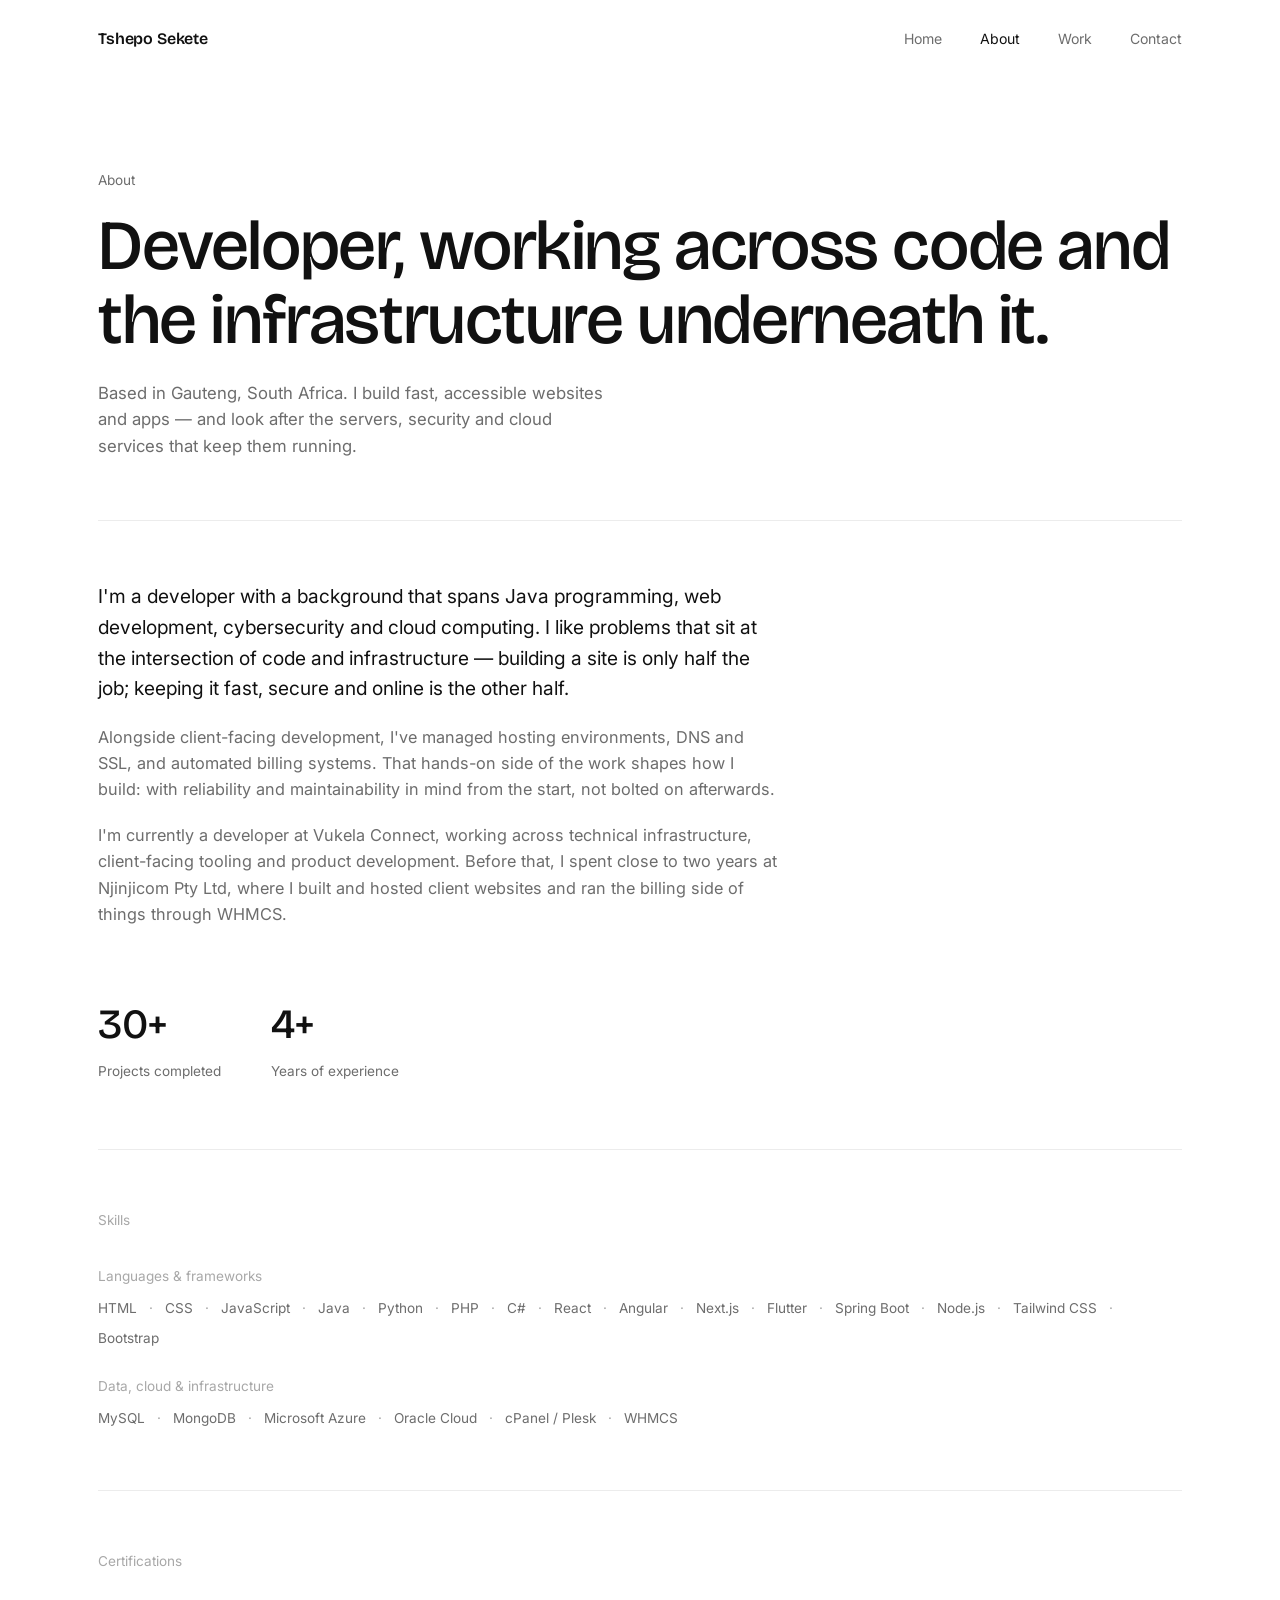
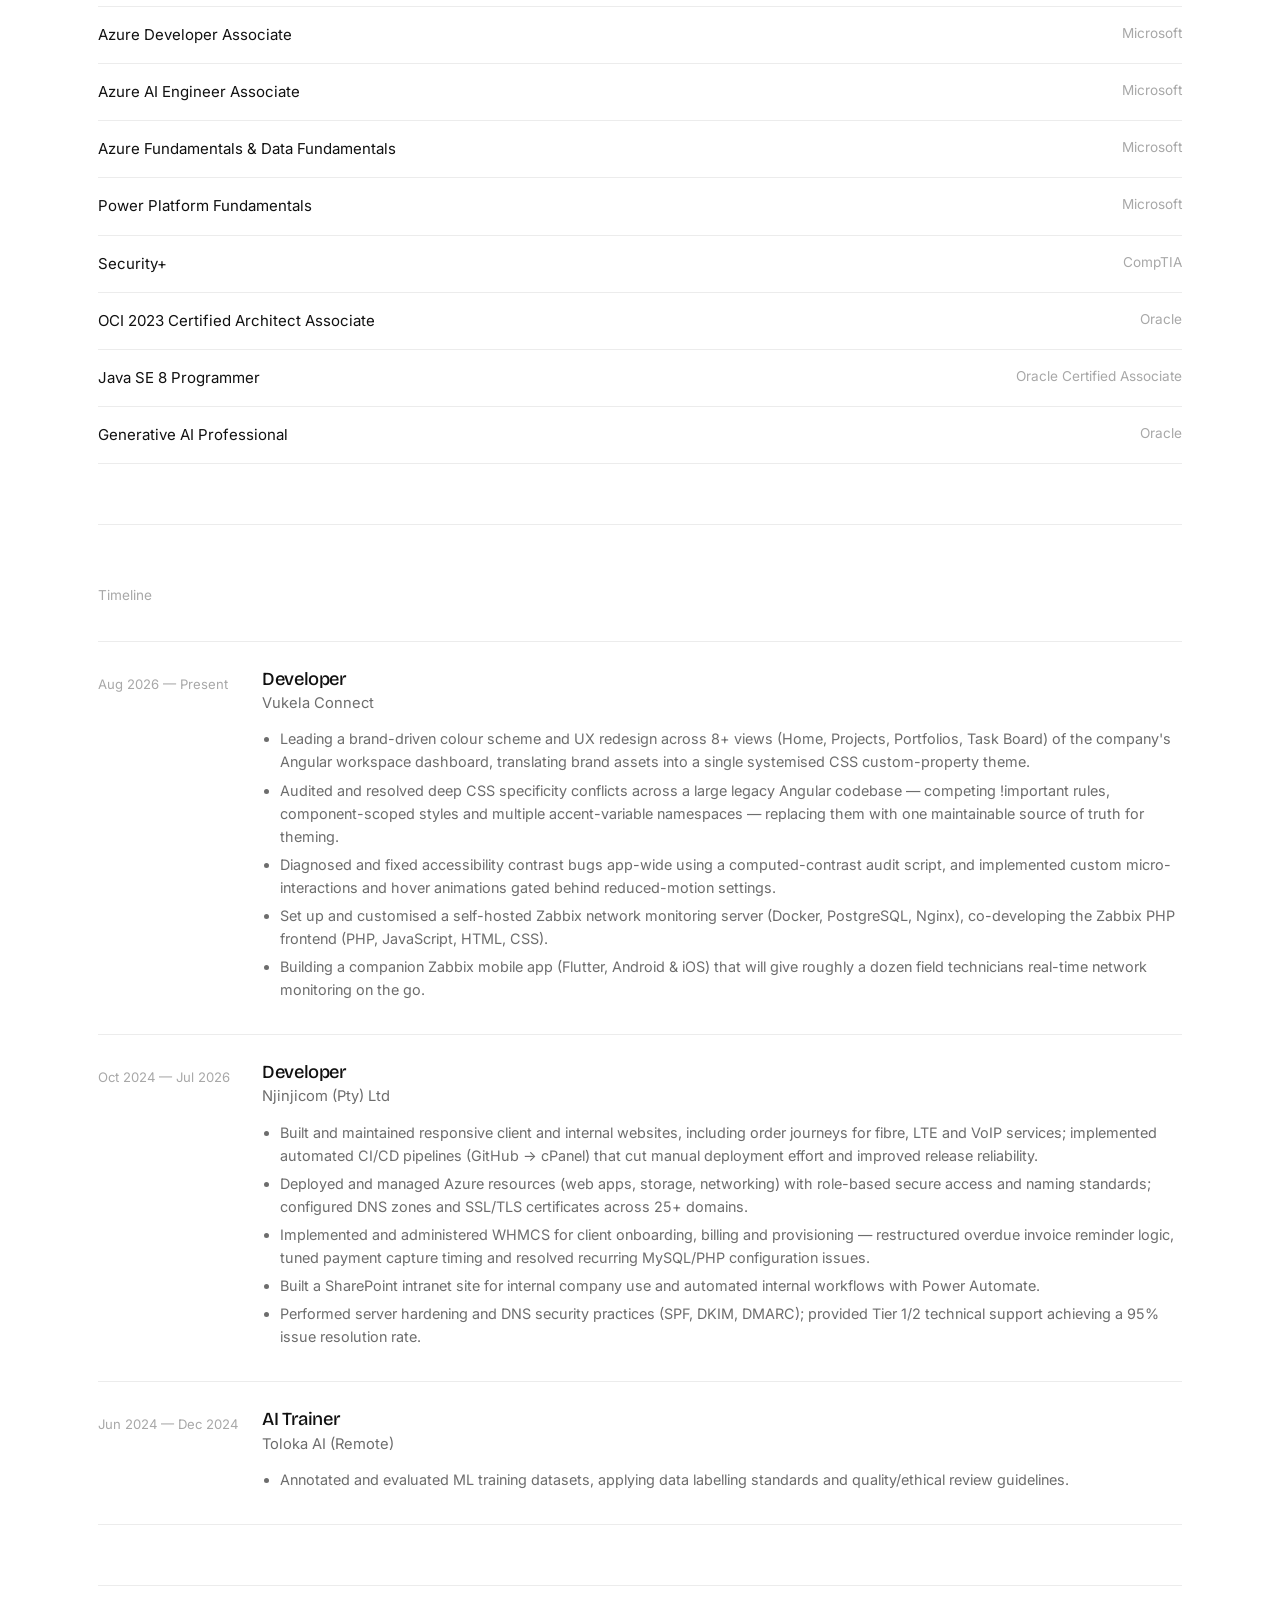
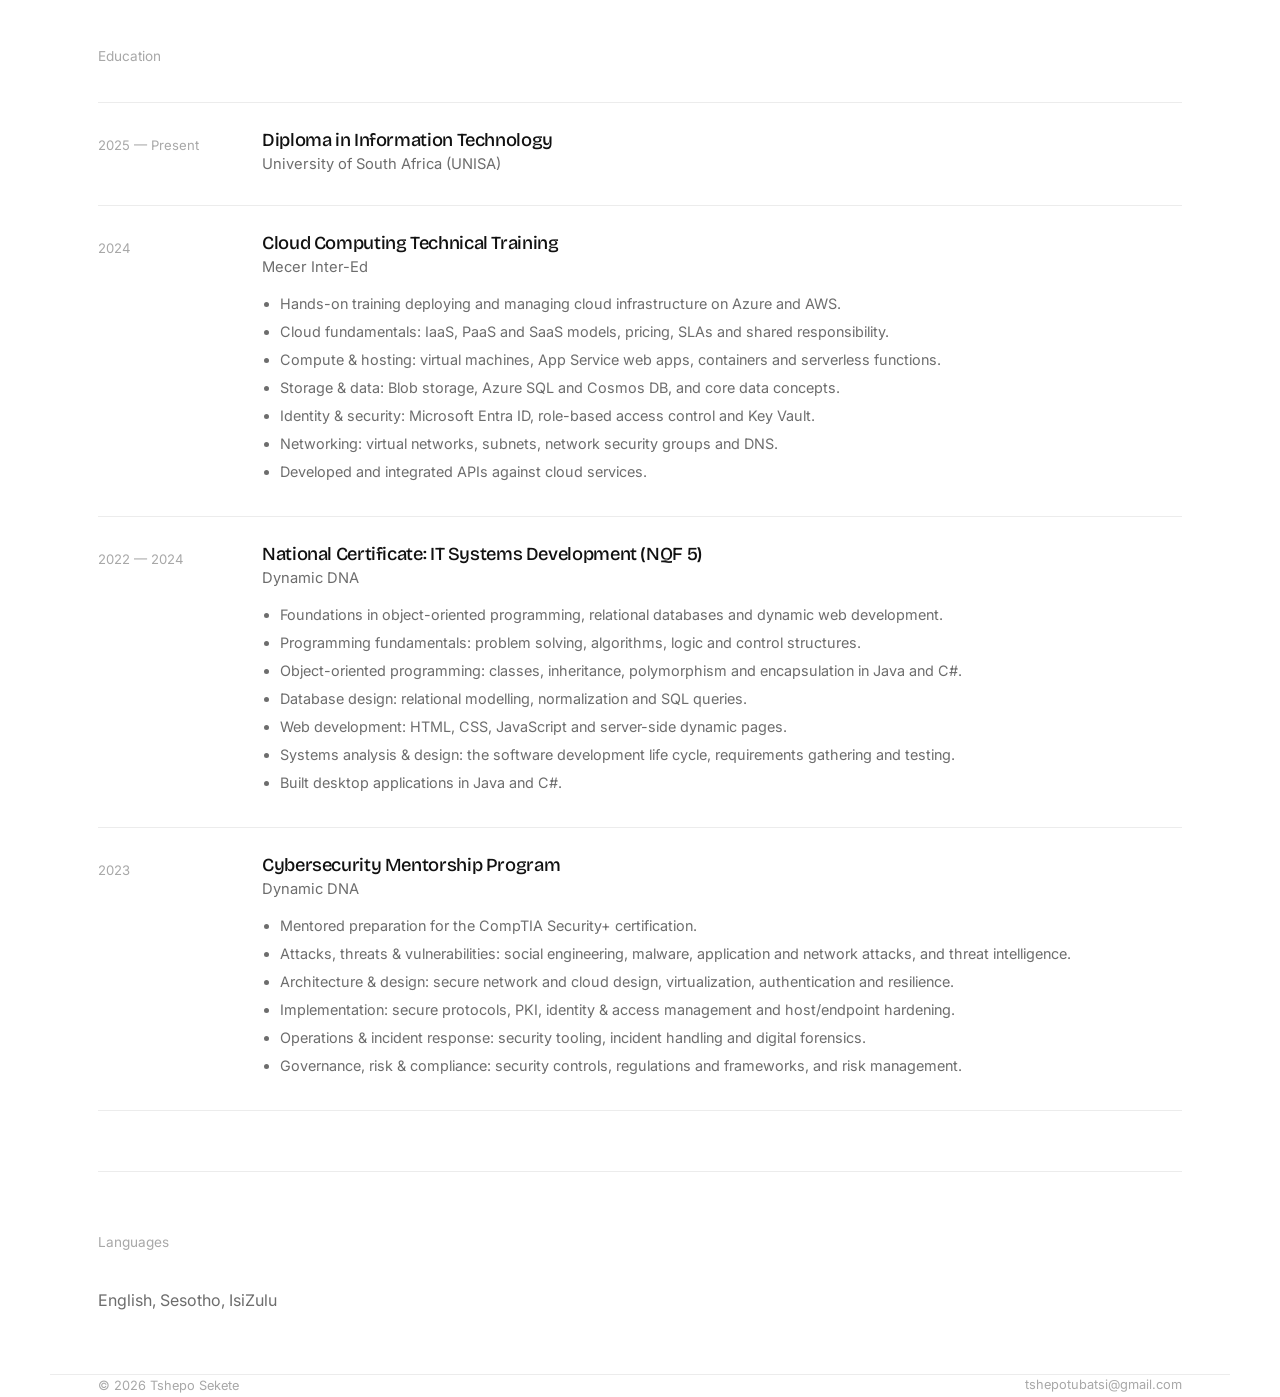
==== commit 7ea4348b: "Merge remote-tracking branch 'origin/content/about-intro' into feature/why-work-with-me" ====
--- a/Pages/about.html
+++ b/Pages/about.html
@@ -33,7 +33,7 @@
   <div class="page-head">
     <p class="eyebrow" data-reveal>About</p>
     <h1 data-reveal>Developer, working across code and the infrastructure underneath it.</h1>
-    <p class="lede" data-reveal>Based in Gauteng, South Africa. Developer at Vukela Connect, studying towards a Diploma in Information Technology through UNISA.</p>
+    <p class="lede" data-reveal>Based in Gauteng, South Africa. I build fast, accessible websites and apps — and look after the servers, security and cloud services that keep them running.</p>
   </div>
 
   <section class="section">
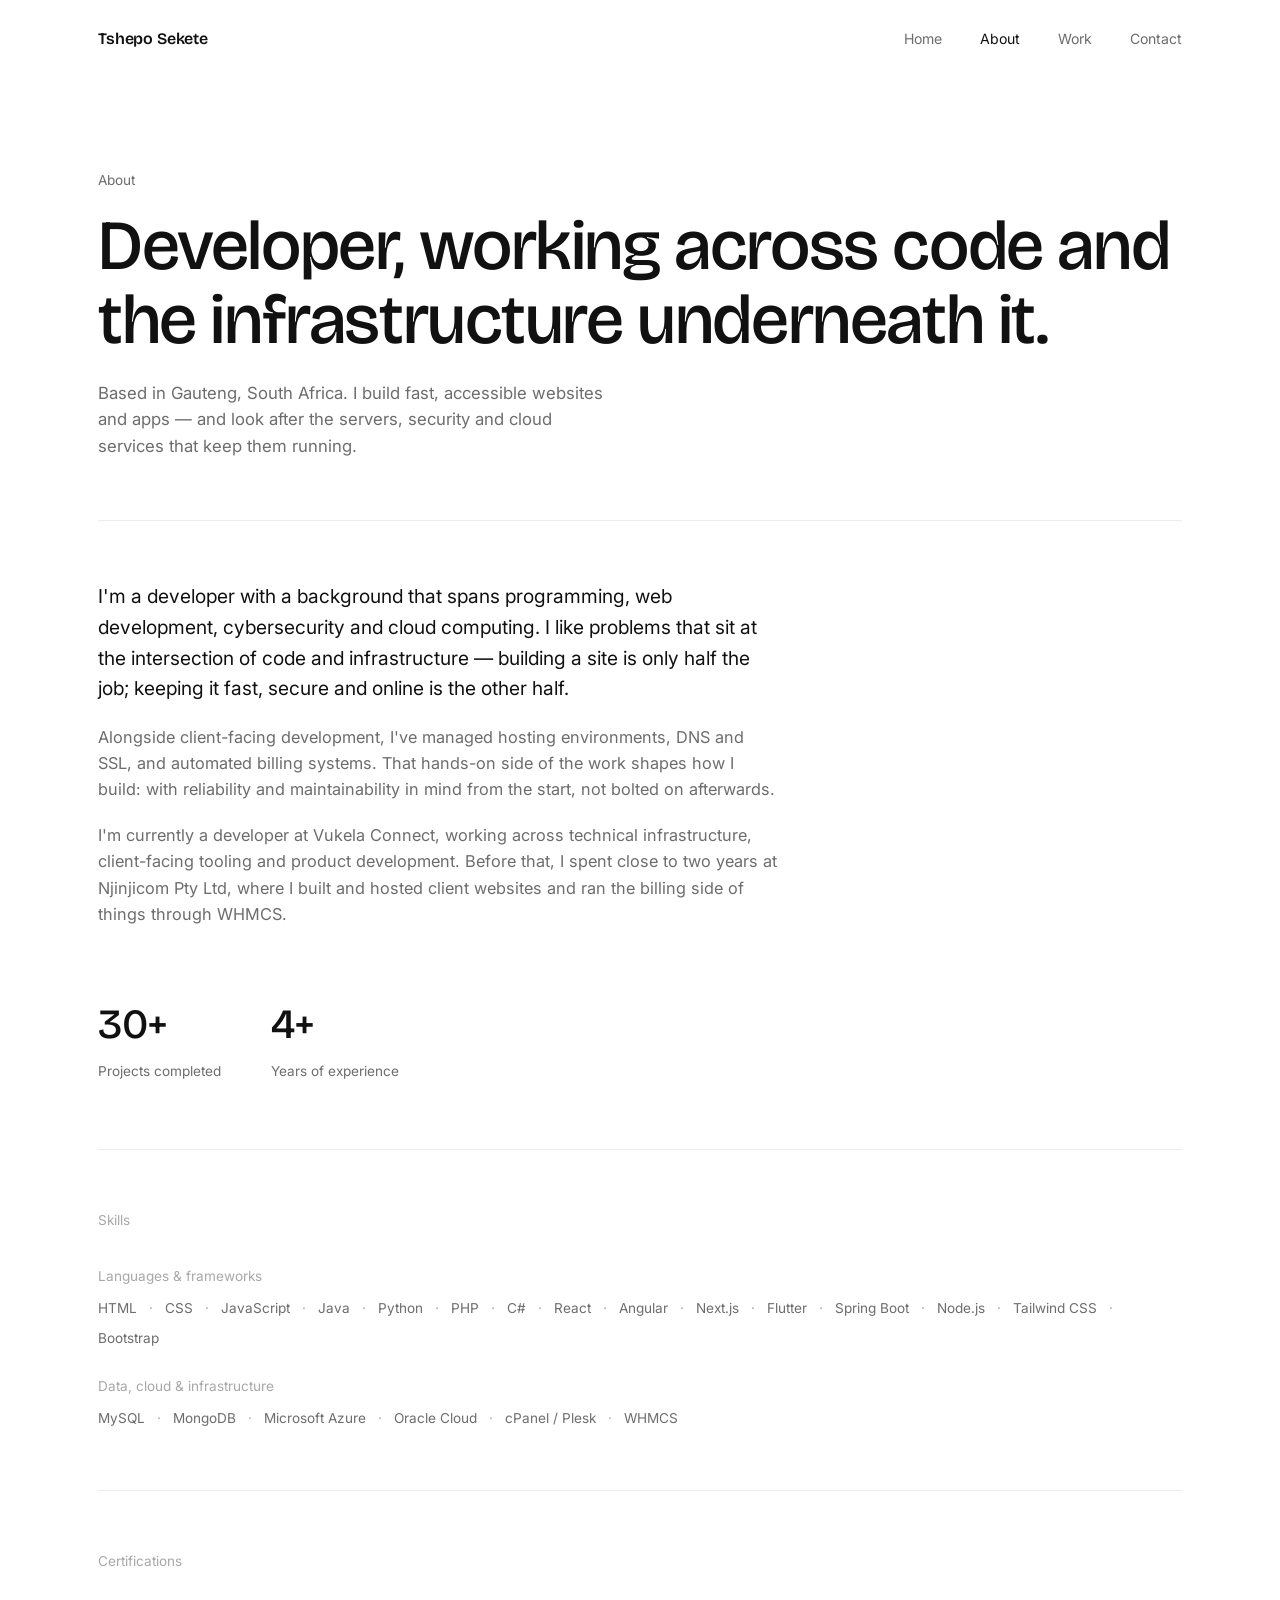
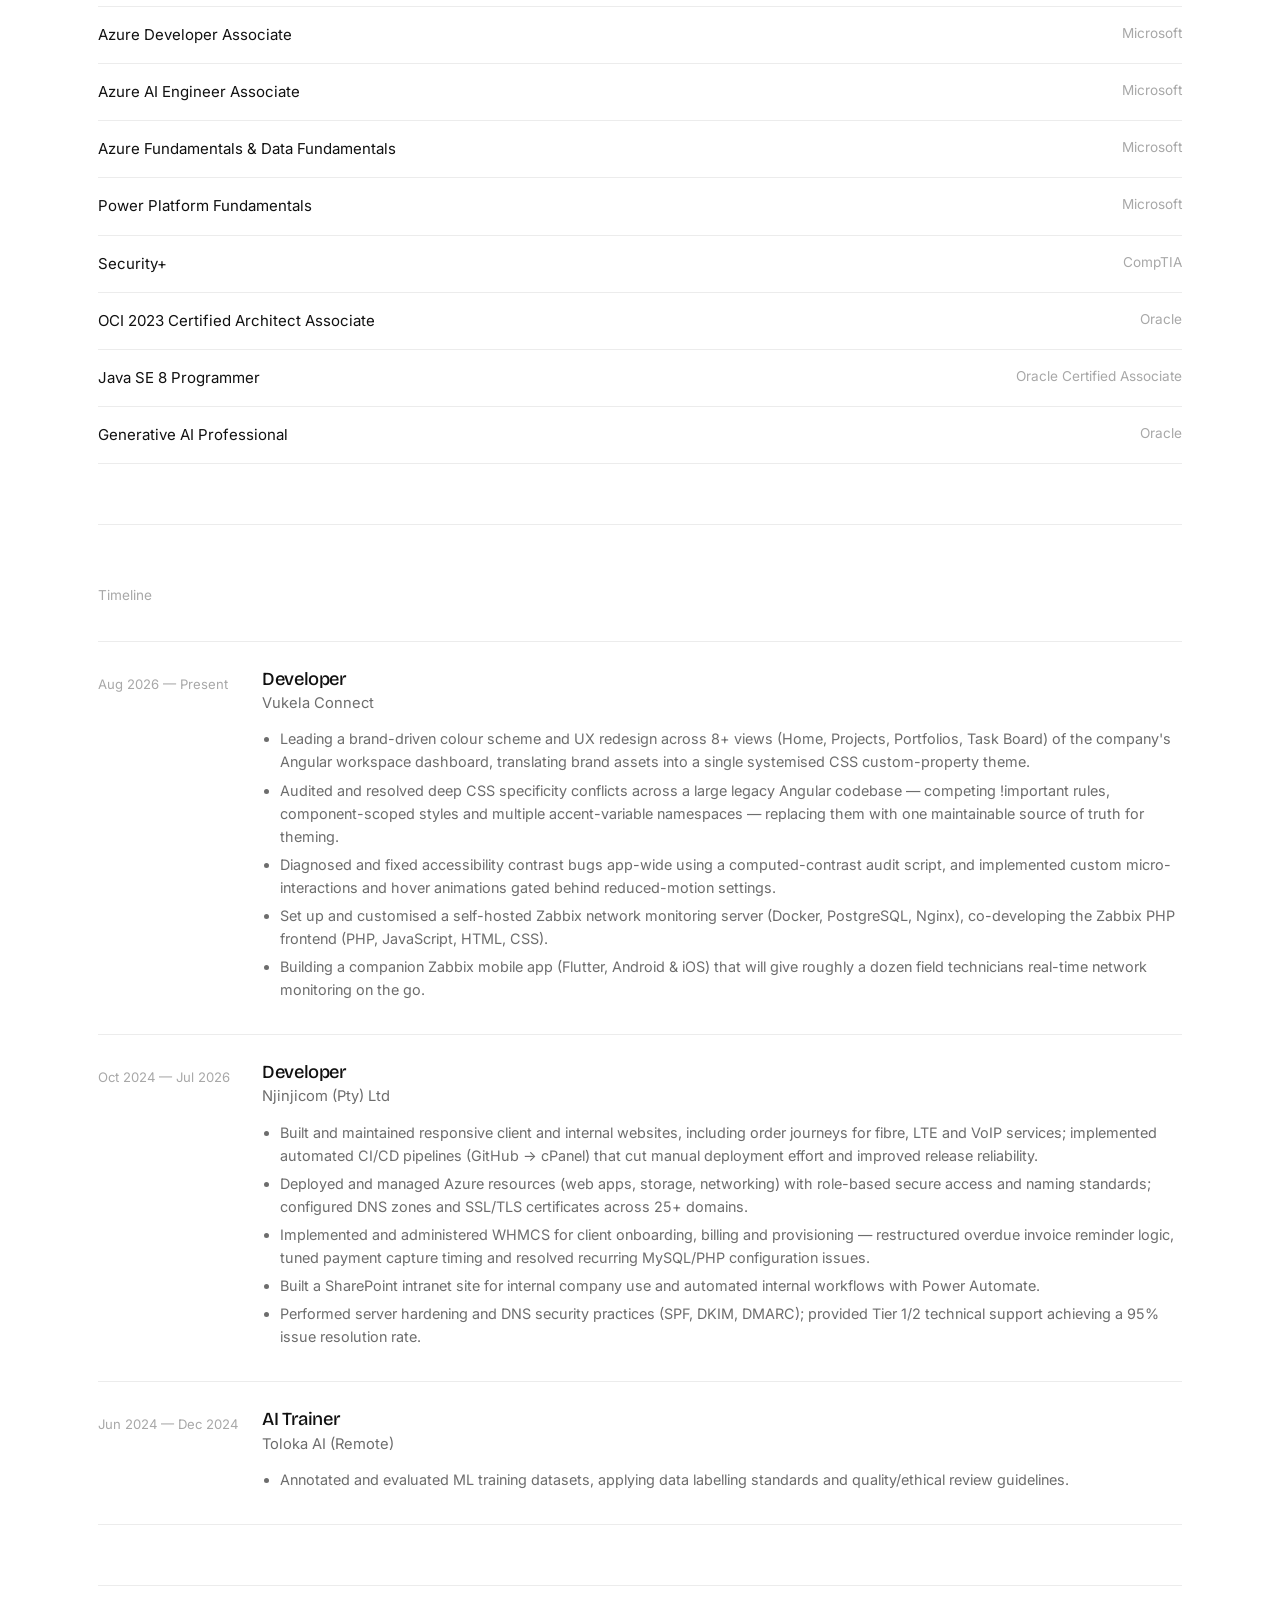
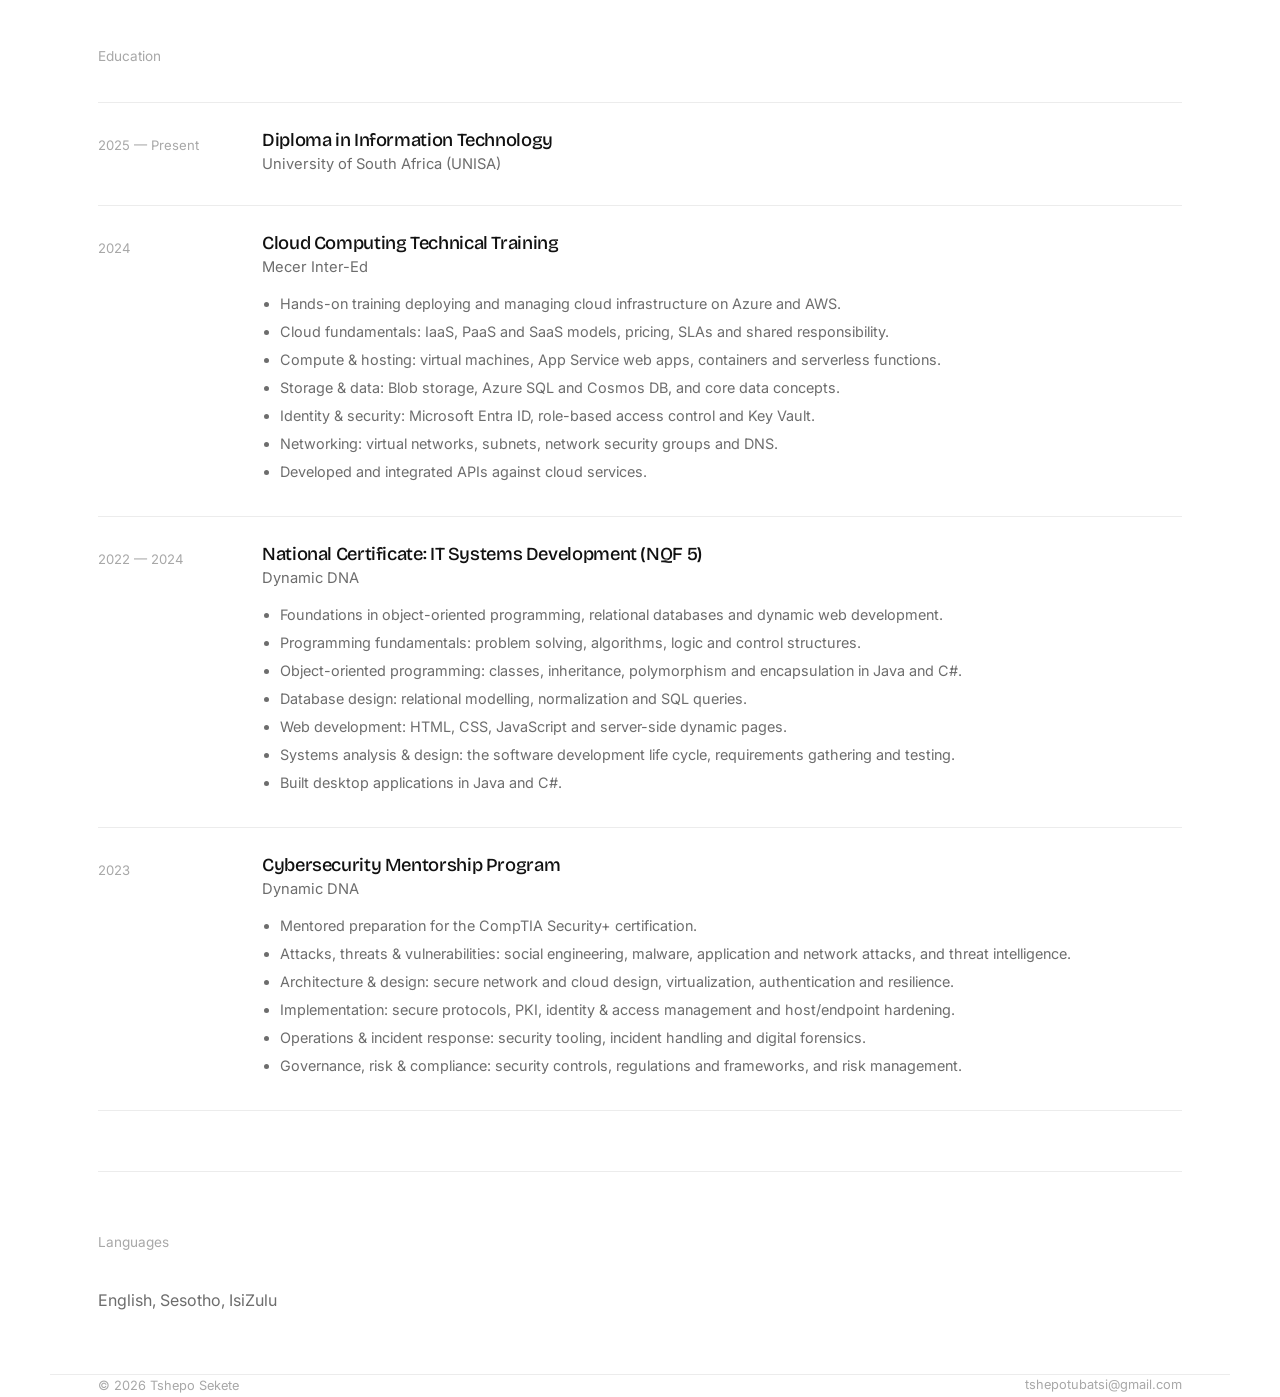
==== commit f6f24aa7: "Broaden About page background summary Say "programming" instead of "Java programming" in the opening" ====
--- a/Pages/about.html
+++ b/Pages/about.html
@@ -38,7 +38,7 @@
 
   <section class="section">
     <div class="about-copy" data-reveal>
-      <p class="lead">I'm a developer with a background that spans Java programming, web development, cybersecurity and cloud computing. I like problems that sit at the intersection of code and infrastructure — building a site is only half the job; keeping it fast, secure and online is the other half.</p>
+      <p class="lead">I'm a developer with a background that spans programming, web development, cybersecurity and cloud computing. I like problems that sit at the intersection of code and infrastructure — building a site is only half the job; keeping it fast, secure and online is the other half.</p>
       <p>Alongside client-facing development, I've managed hosting environments, DNS and SSL, and automated billing systems. That hands-on side of the work shapes how I build: with reliability and maintainability in mind from the start, not bolted on afterwards.</p>
       <p>I'm currently a developer at Vukela Connect, working across technical infrastructure, client-facing tooling and product development. Before that, I spent close to two years at Njinjicom Pty Ltd, where I built and hosted client websites and ran the billing side of things through WHMCS.</p>
     </div>
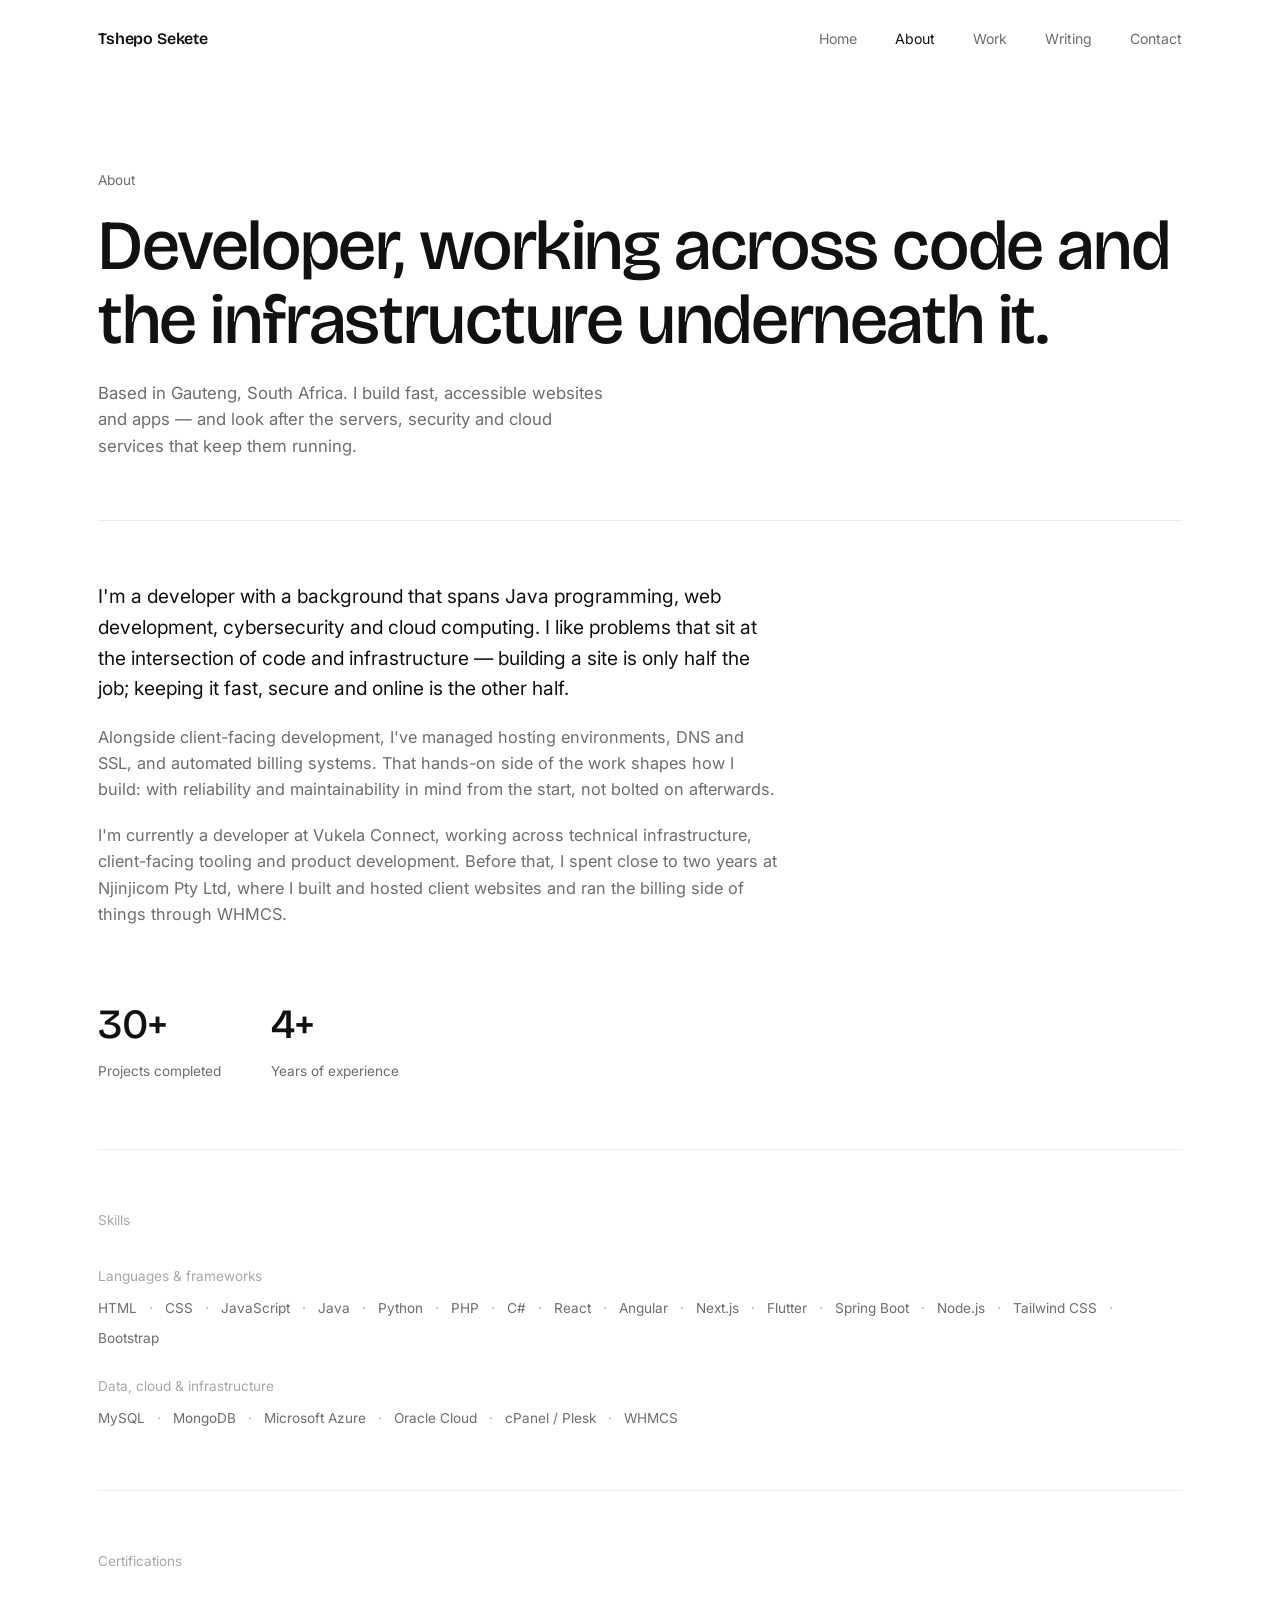
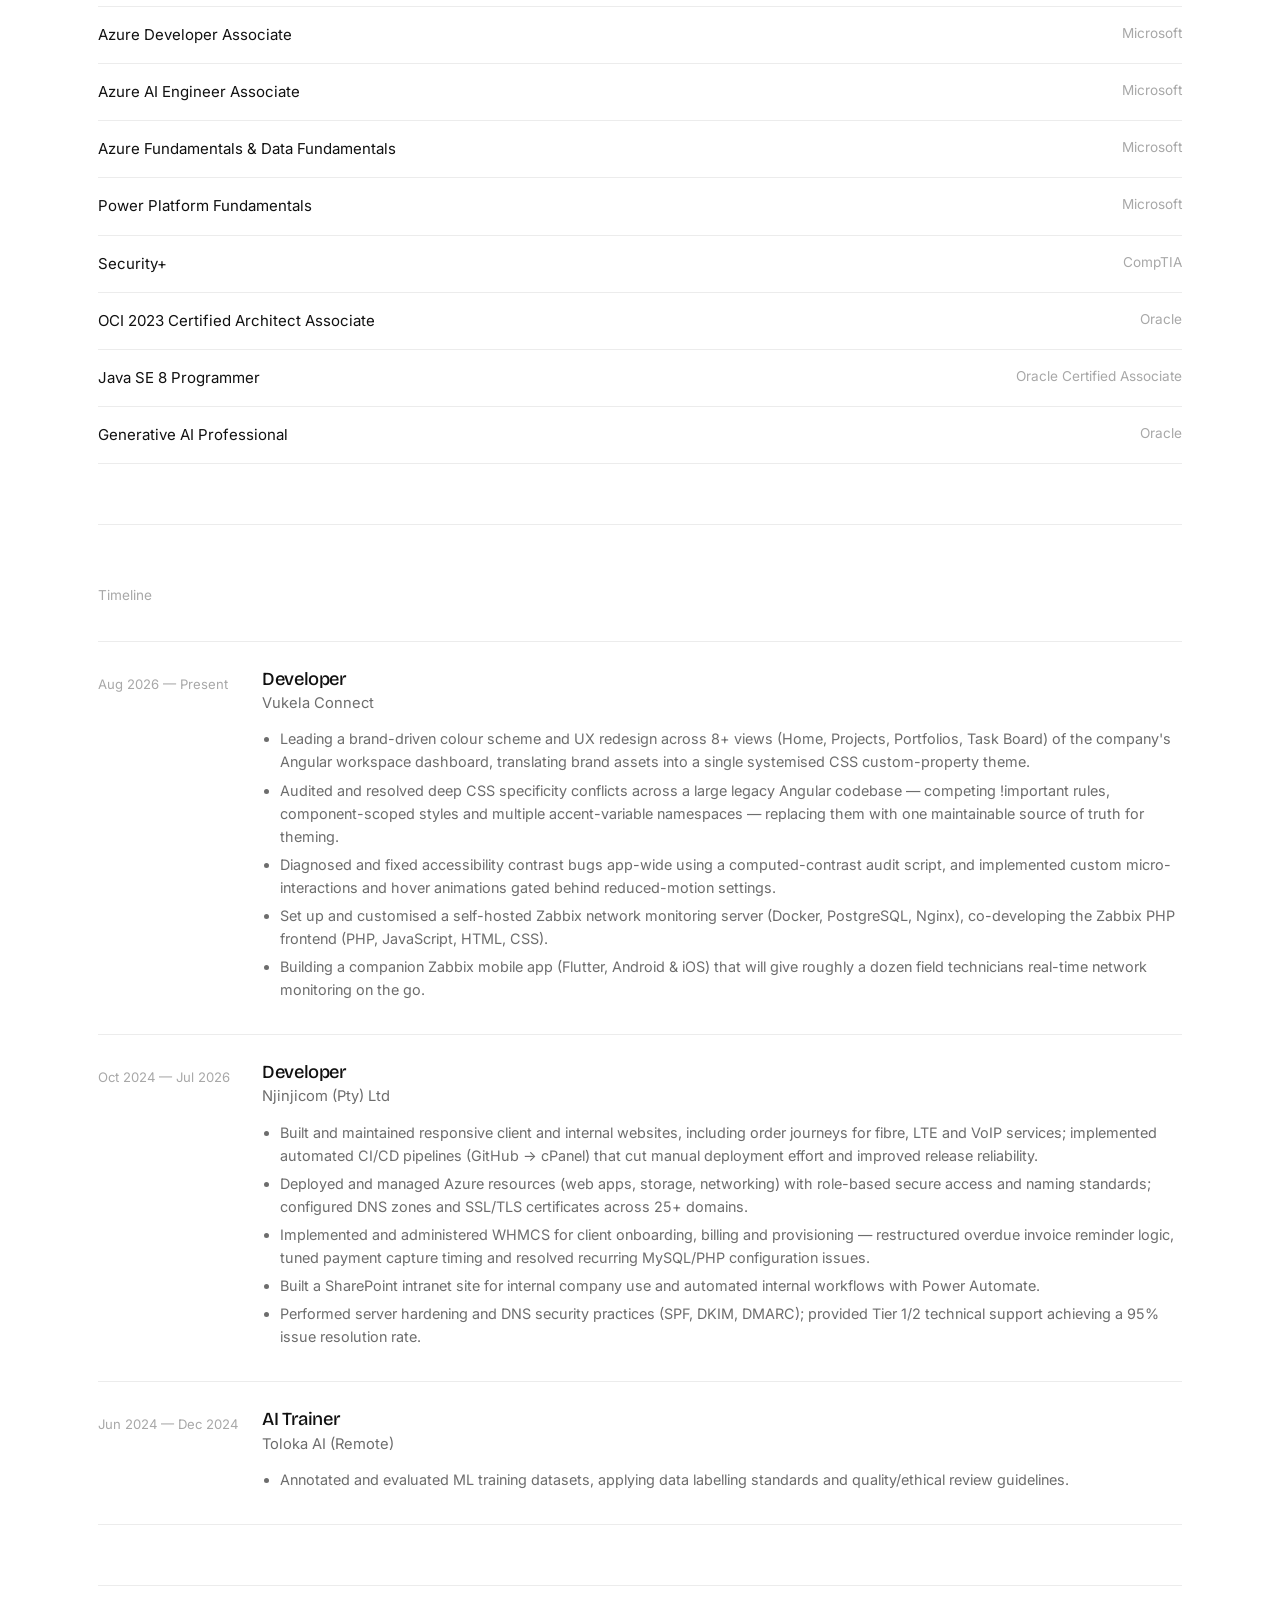
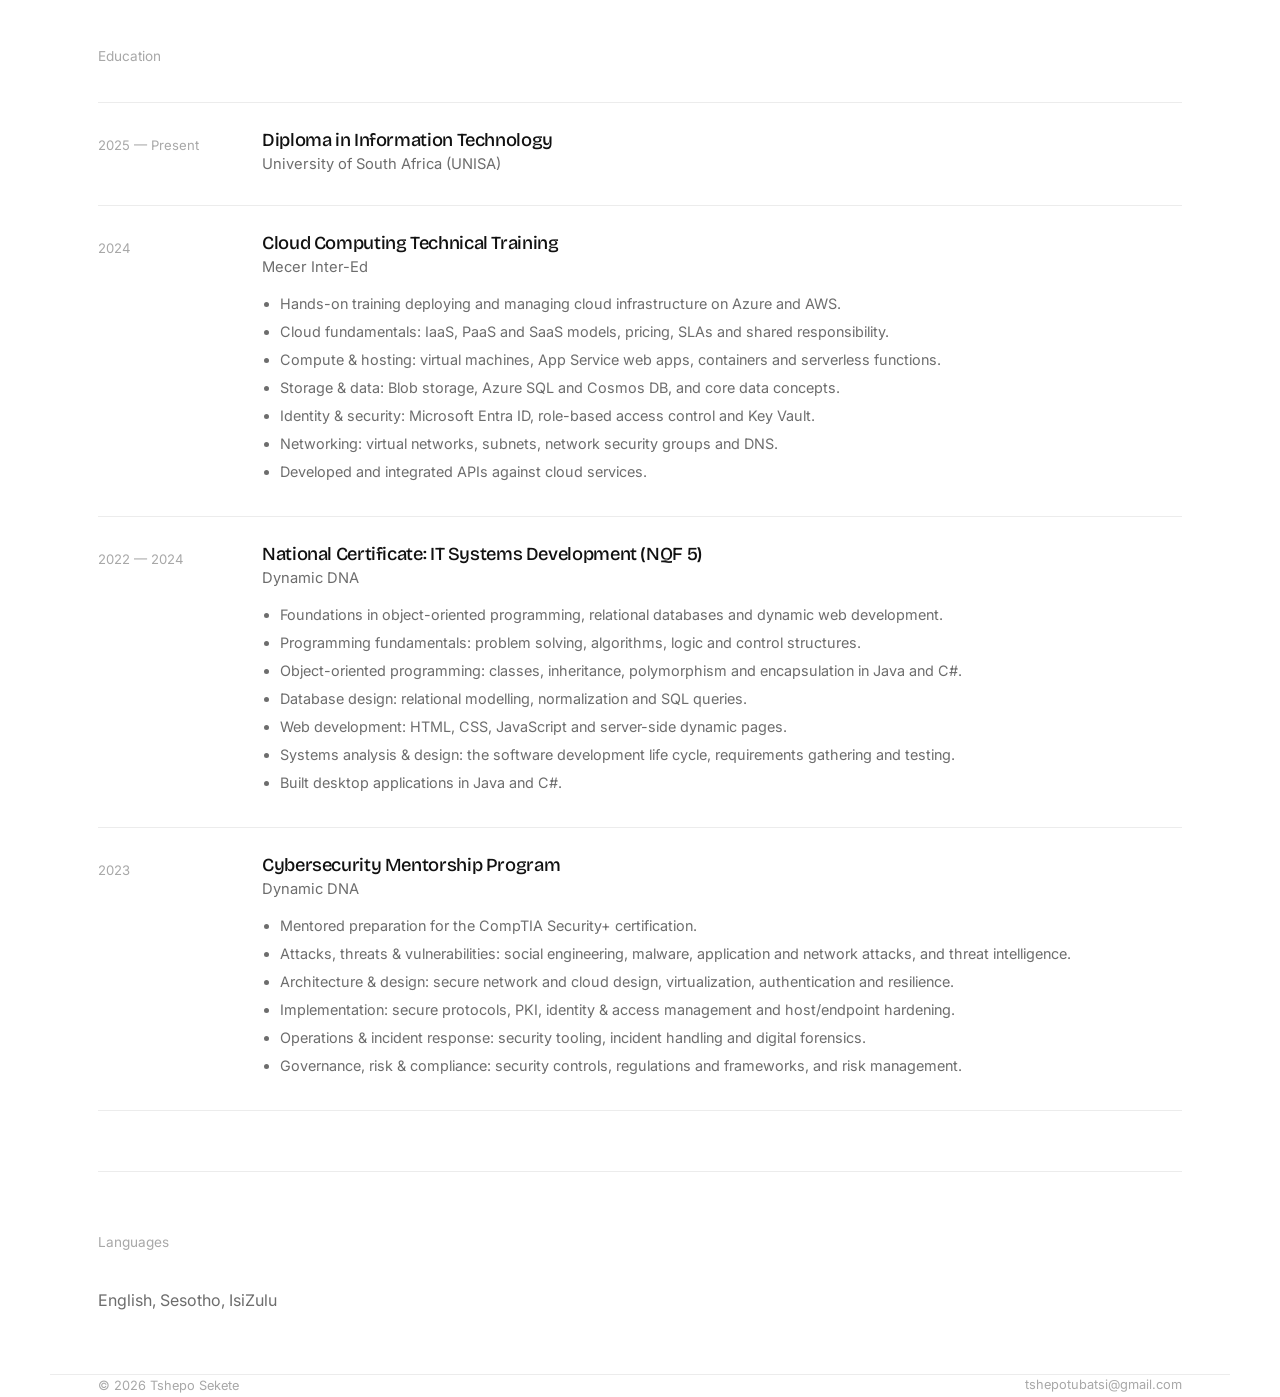
==== commit 3dada06e: "Merge pull request #4 from Tshepo1000/content/about-intro Rewrite About page intro" ====
--- a/Pages/about.html
+++ b/Pages/about.html
@@ -16,6 +16,7 @@
       <a href="../index.html">Home</a>
       <a href="about.html">About</a>
       <a href="work.html">Work</a>
+      <a href="blog.html">Writing</a>
       <a href="contact.html">Contact</a>
     </nav>
     <button class="menu-toggle" id="menuToggle" aria-label="Open menu"><span></span><span></span><span></span></button>
@@ -26,6 +27,7 @@
   <a href="../index.html">Home</a>
   <a href="about.html">About</a>
   <a href="work.html">Work</a>
+  <a href="blog.html">Writing</a>
   <a href="contact.html">Contact</a>
 </div>
 
@@ -38,7 +40,7 @@
 
   <section class="section">
     <div class="about-copy" data-reveal>
-      <p class="lead">I'm a developer with a background that spans programming, web development, cybersecurity and cloud computing. I like problems that sit at the intersection of code and infrastructure — building a site is only half the job; keeping it fast, secure and online is the other half.</p>
+      <p class="lead">I'm a developer with a background that spans Java programming, web development, cybersecurity and cloud computing. I like problems that sit at the intersection of code and infrastructure — building a site is only half the job; keeping it fast, secure and online is the other half.</p>
       <p>Alongside client-facing development, I've managed hosting environments, DNS and SSL, and automated billing systems. That hands-on side of the work shapes how I build: with reliability and maintainability in mind from the start, not bolted on afterwards.</p>
       <p>I'm currently a developer at Vukela Connect, working across technical infrastructure, client-facing tooling and product development. Before that, I spent close to two years at Njinjicom Pty Ltd, where I built and hosted client websites and ran the billing side of things through WHMCS.</p>
     </div>
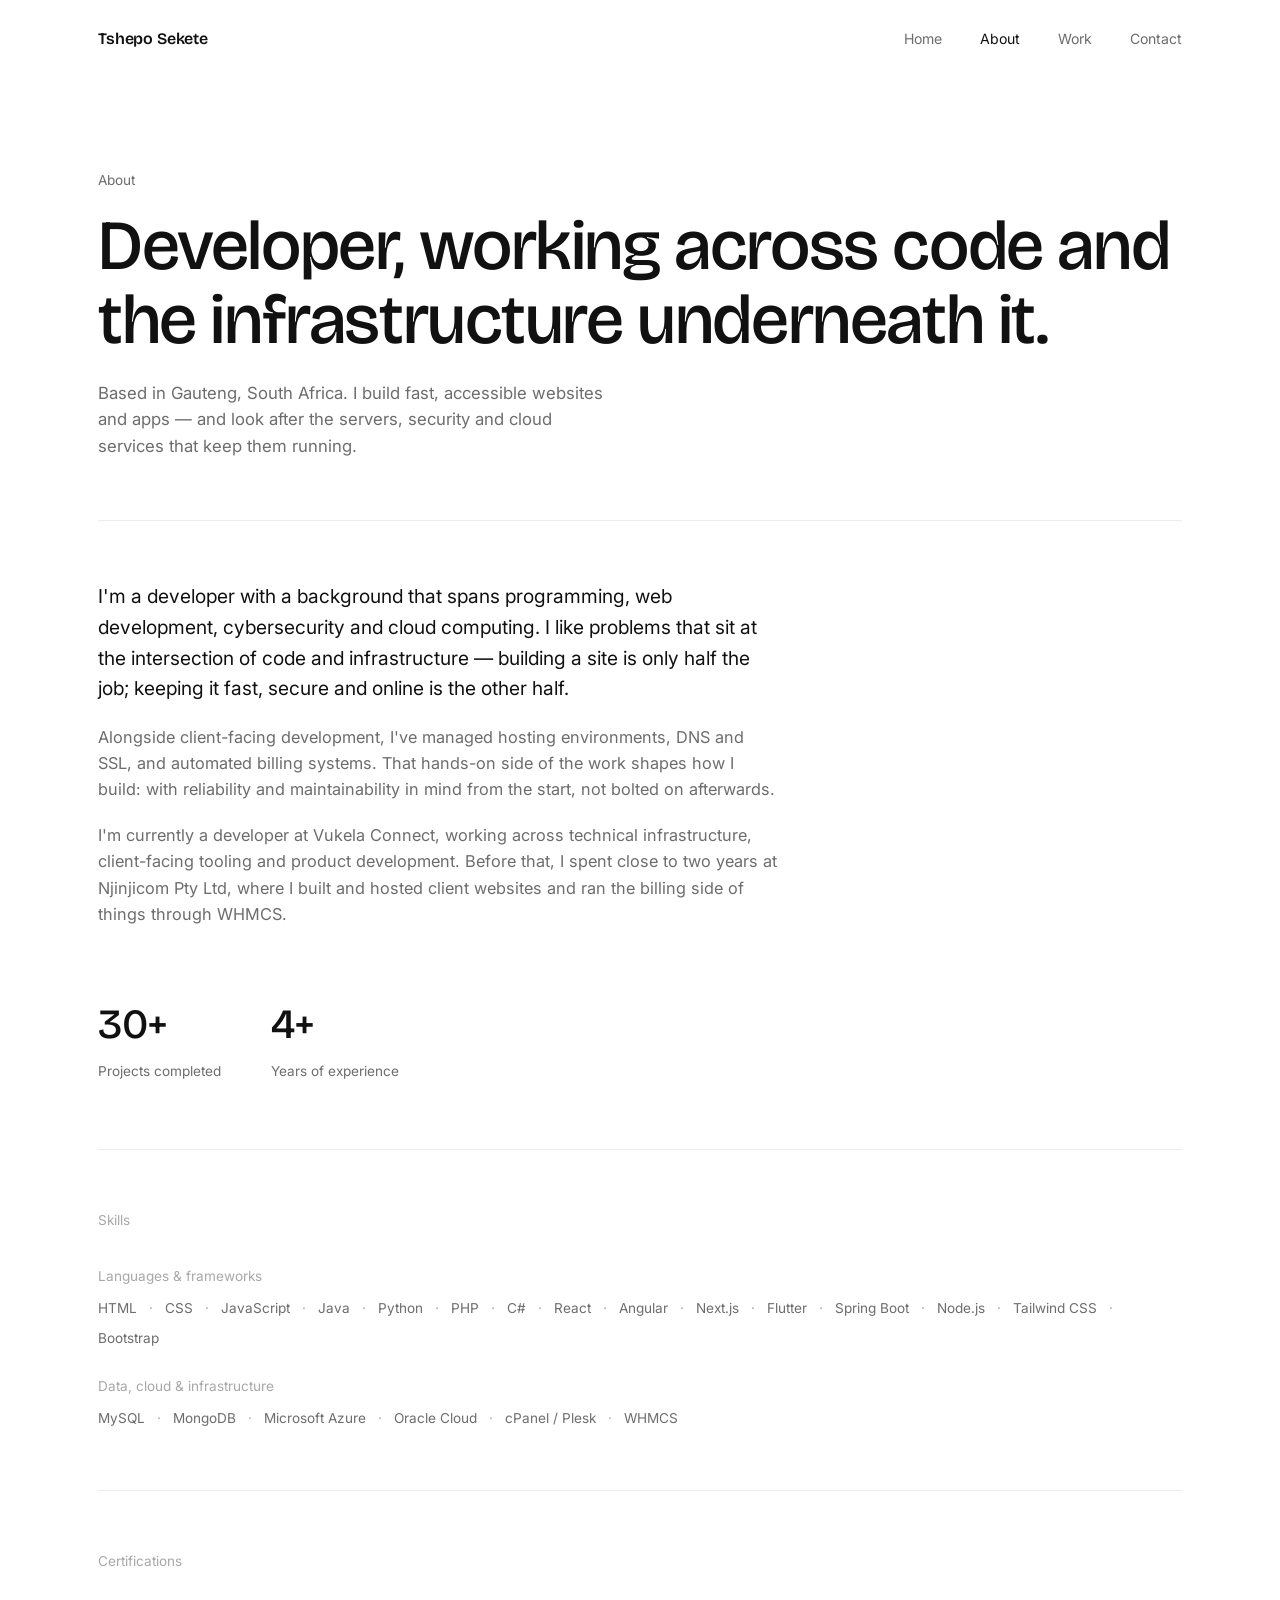
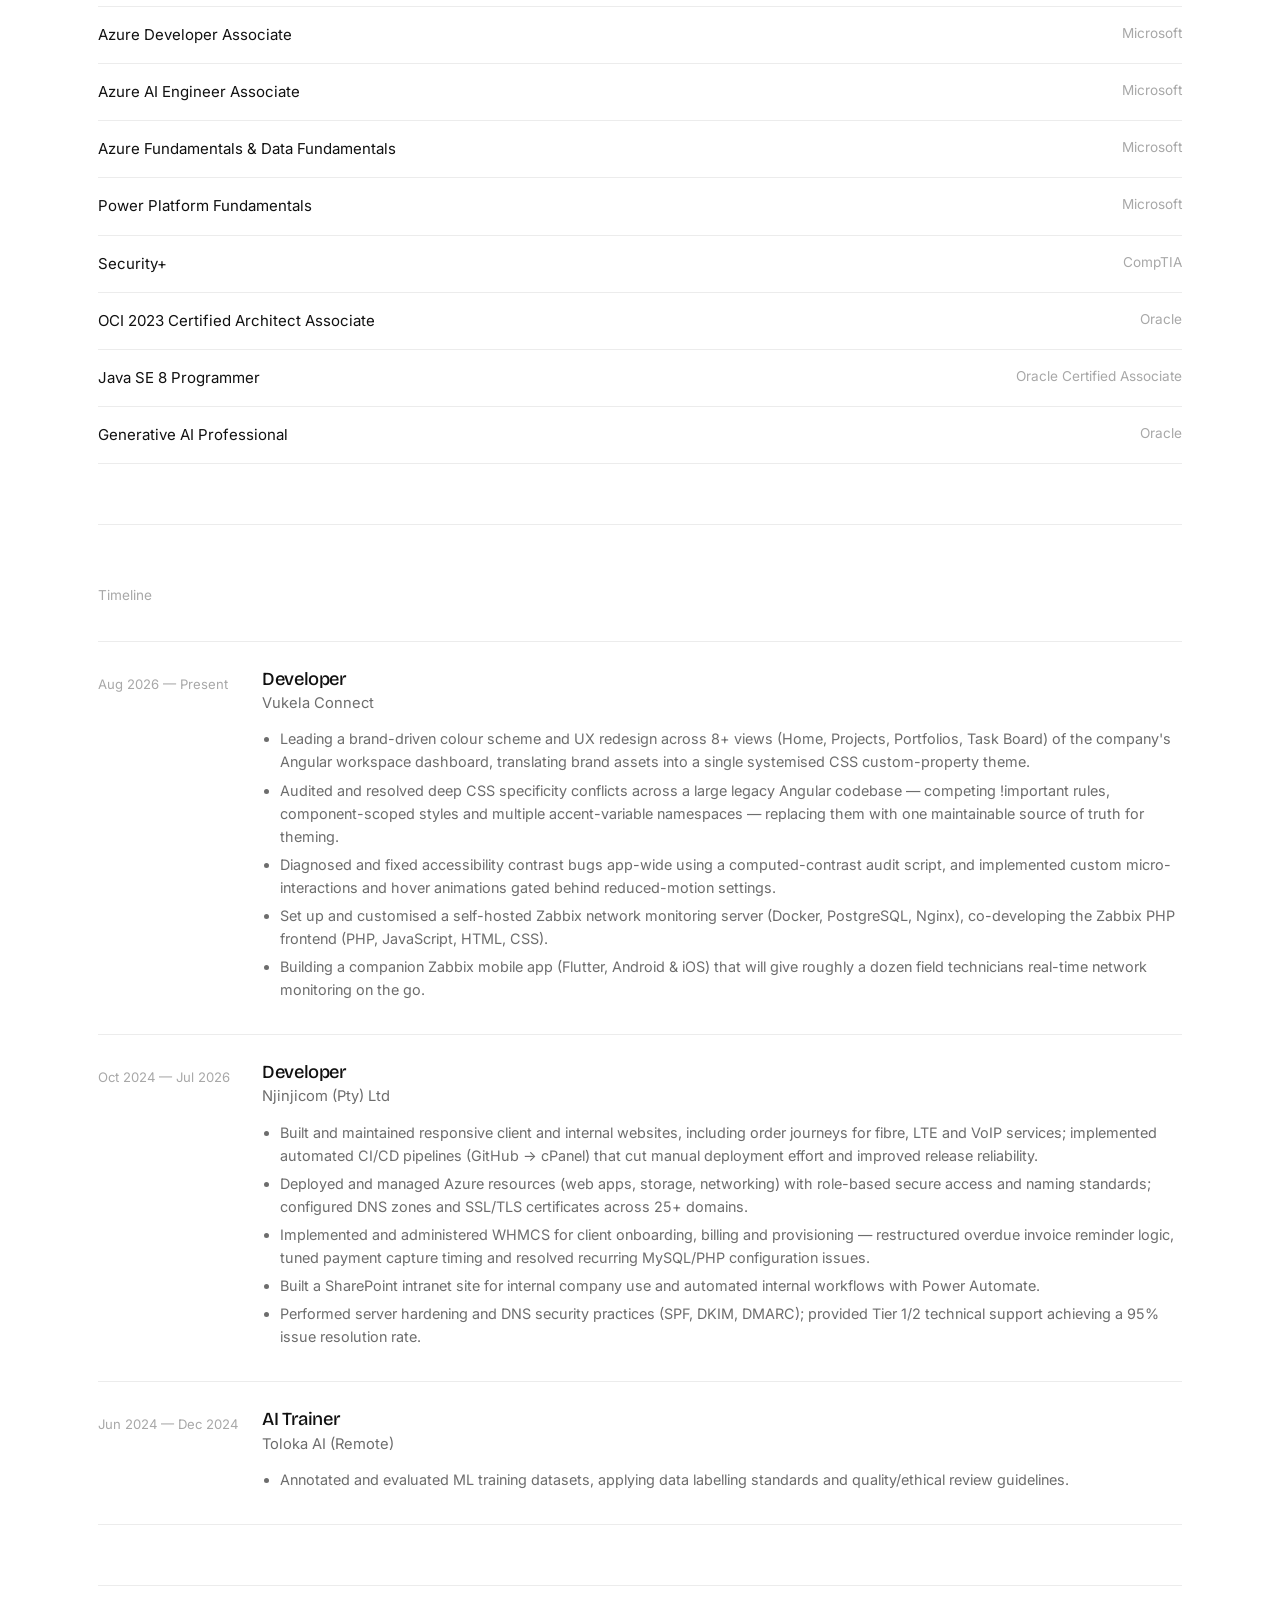
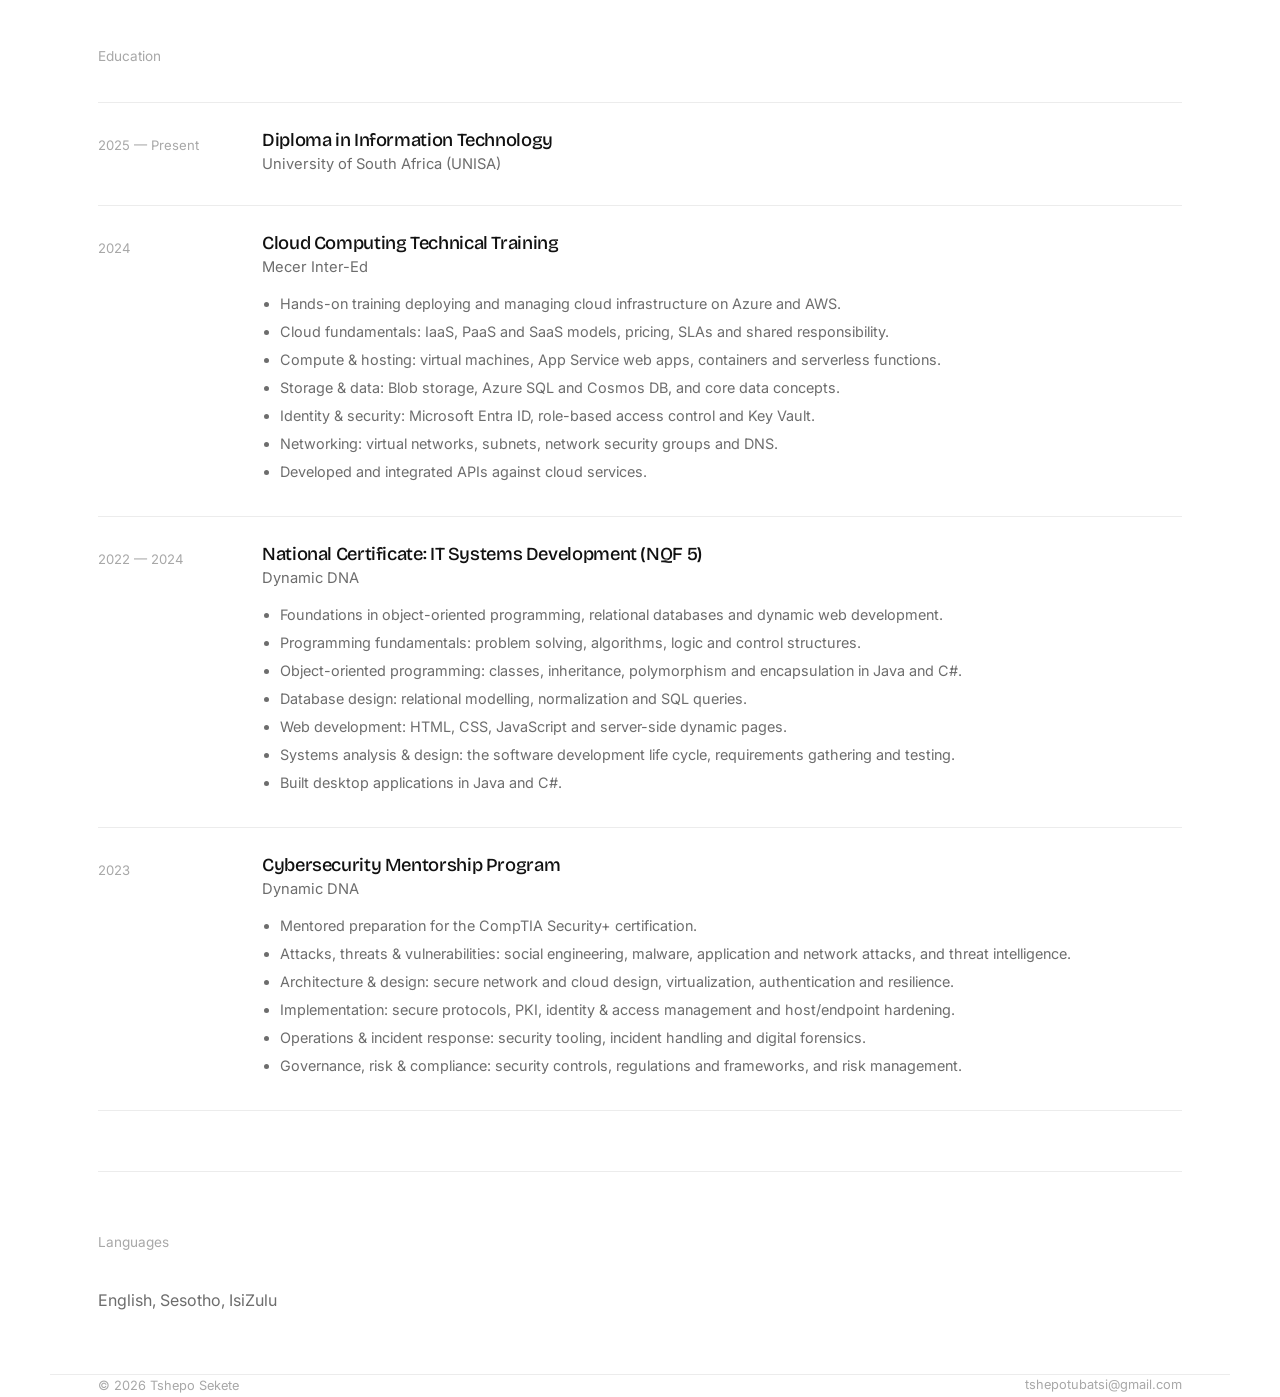
==== commit 8389eacb: "Merge pull request #5 from Tshepo1000/feature/why-work-with-me Feature/why work with me" ====
--- a/Pages/about.html
+++ b/Pages/about.html
@@ -16,7 +16,6 @@
       <a href="../index.html">Home</a>
       <a href="about.html">About</a>
       <a href="work.html">Work</a>
-      <a href="blog.html">Writing</a>
       <a href="contact.html">Contact</a>
     </nav>
     <button class="menu-toggle" id="menuToggle" aria-label="Open menu"><span></span><span></span><span></span></button>
@@ -27,7 +26,6 @@
   <a href="../index.html">Home</a>
   <a href="about.html">About</a>
   <a href="work.html">Work</a>
-  <a href="blog.html">Writing</a>
   <a href="contact.html">Contact</a>
 </div>
 
@@ -40,7 +38,7 @@
 
   <section class="section">
     <div class="about-copy" data-reveal>
-      <p class="lead">I'm a developer with a background that spans Java programming, web development, cybersecurity and cloud computing. I like problems that sit at the intersection of code and infrastructure — building a site is only half the job; keeping it fast, secure and online is the other half.</p>
+      <p class="lead">I'm a developer with a background that spans programming, web development, cybersecurity and cloud computing. I like problems that sit at the intersection of code and infrastructure — building a site is only half the job; keeping it fast, secure and online is the other half.</p>
       <p>Alongside client-facing development, I've managed hosting environments, DNS and SSL, and automated billing systems. That hands-on side of the work shapes how I build: with reliability and maintainability in mind from the start, not bolted on afterwards.</p>
       <p>I'm currently a developer at Vukela Connect, working across technical infrastructure, client-facing tooling and product development. Before that, I spent close to two years at Njinjicom Pty Ltd, where I built and hosted client websites and ran the billing side of things through WHMCS.</p>
     </div>
